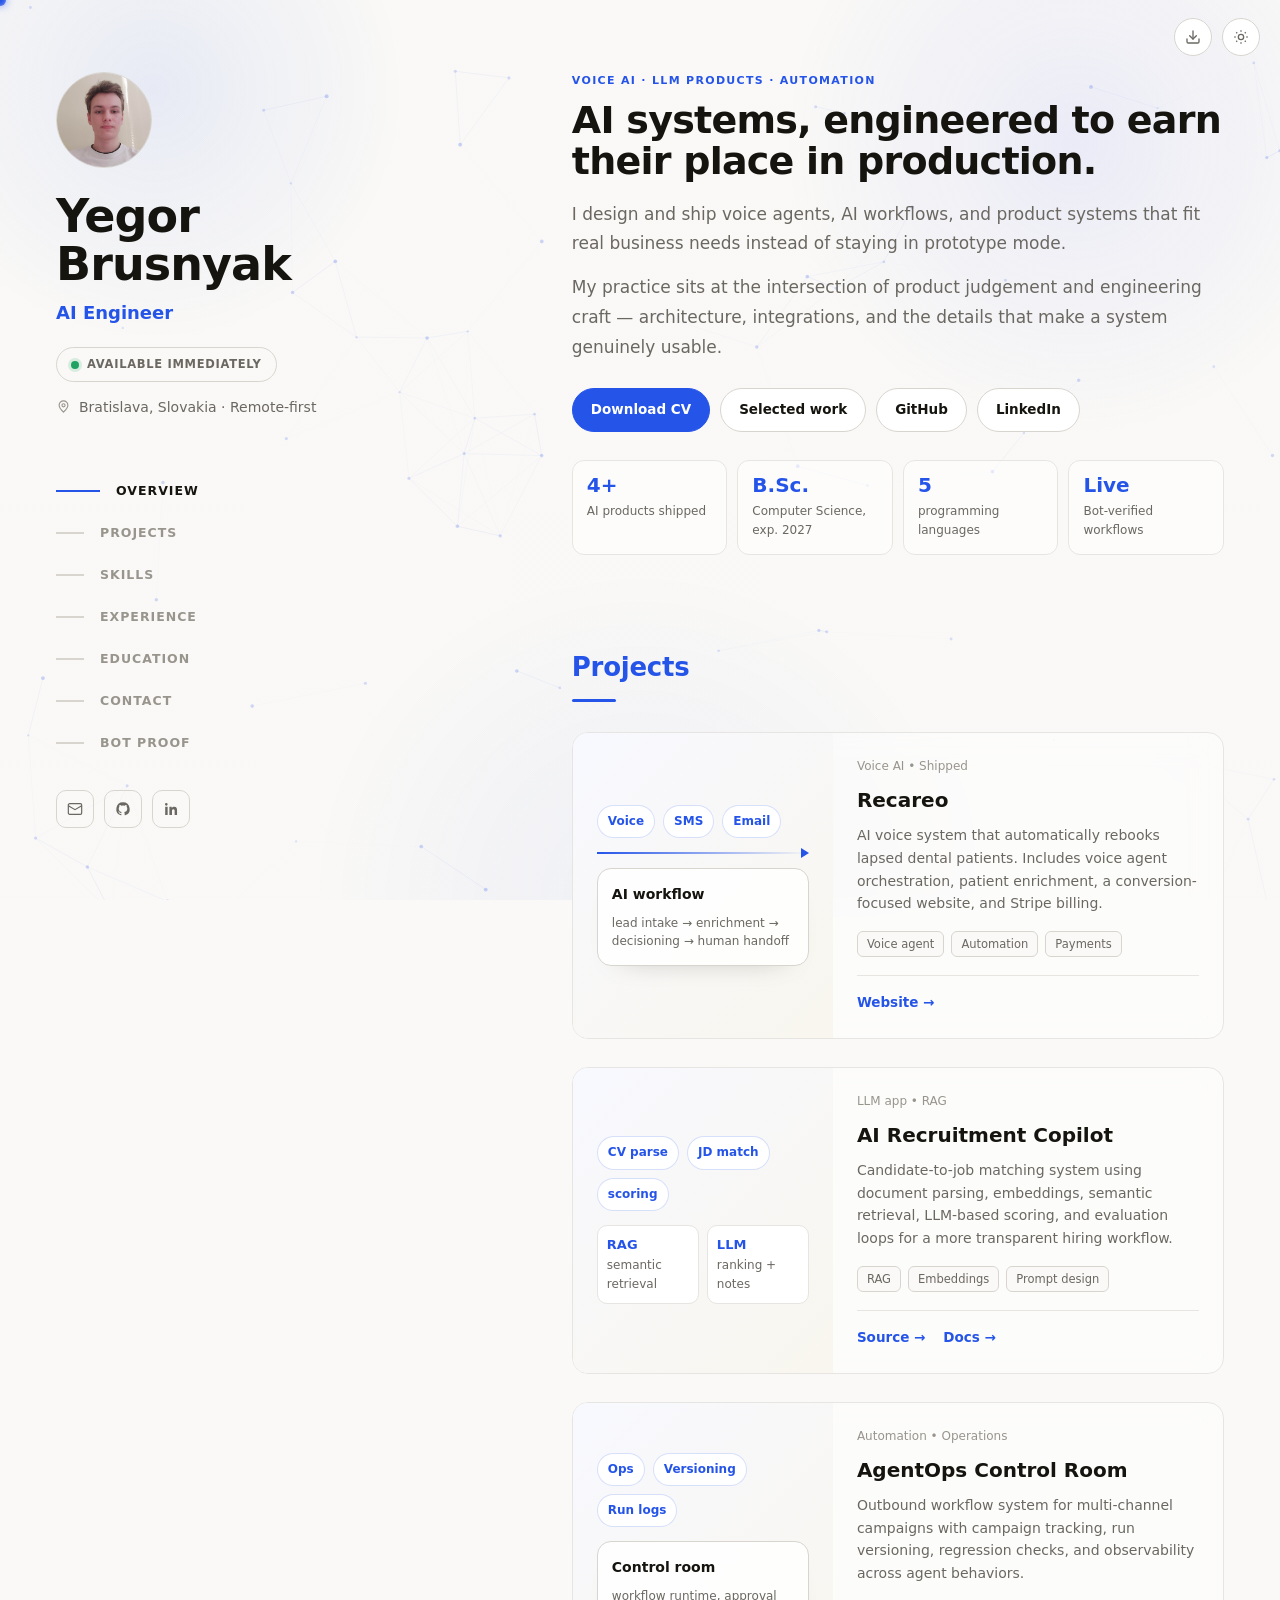
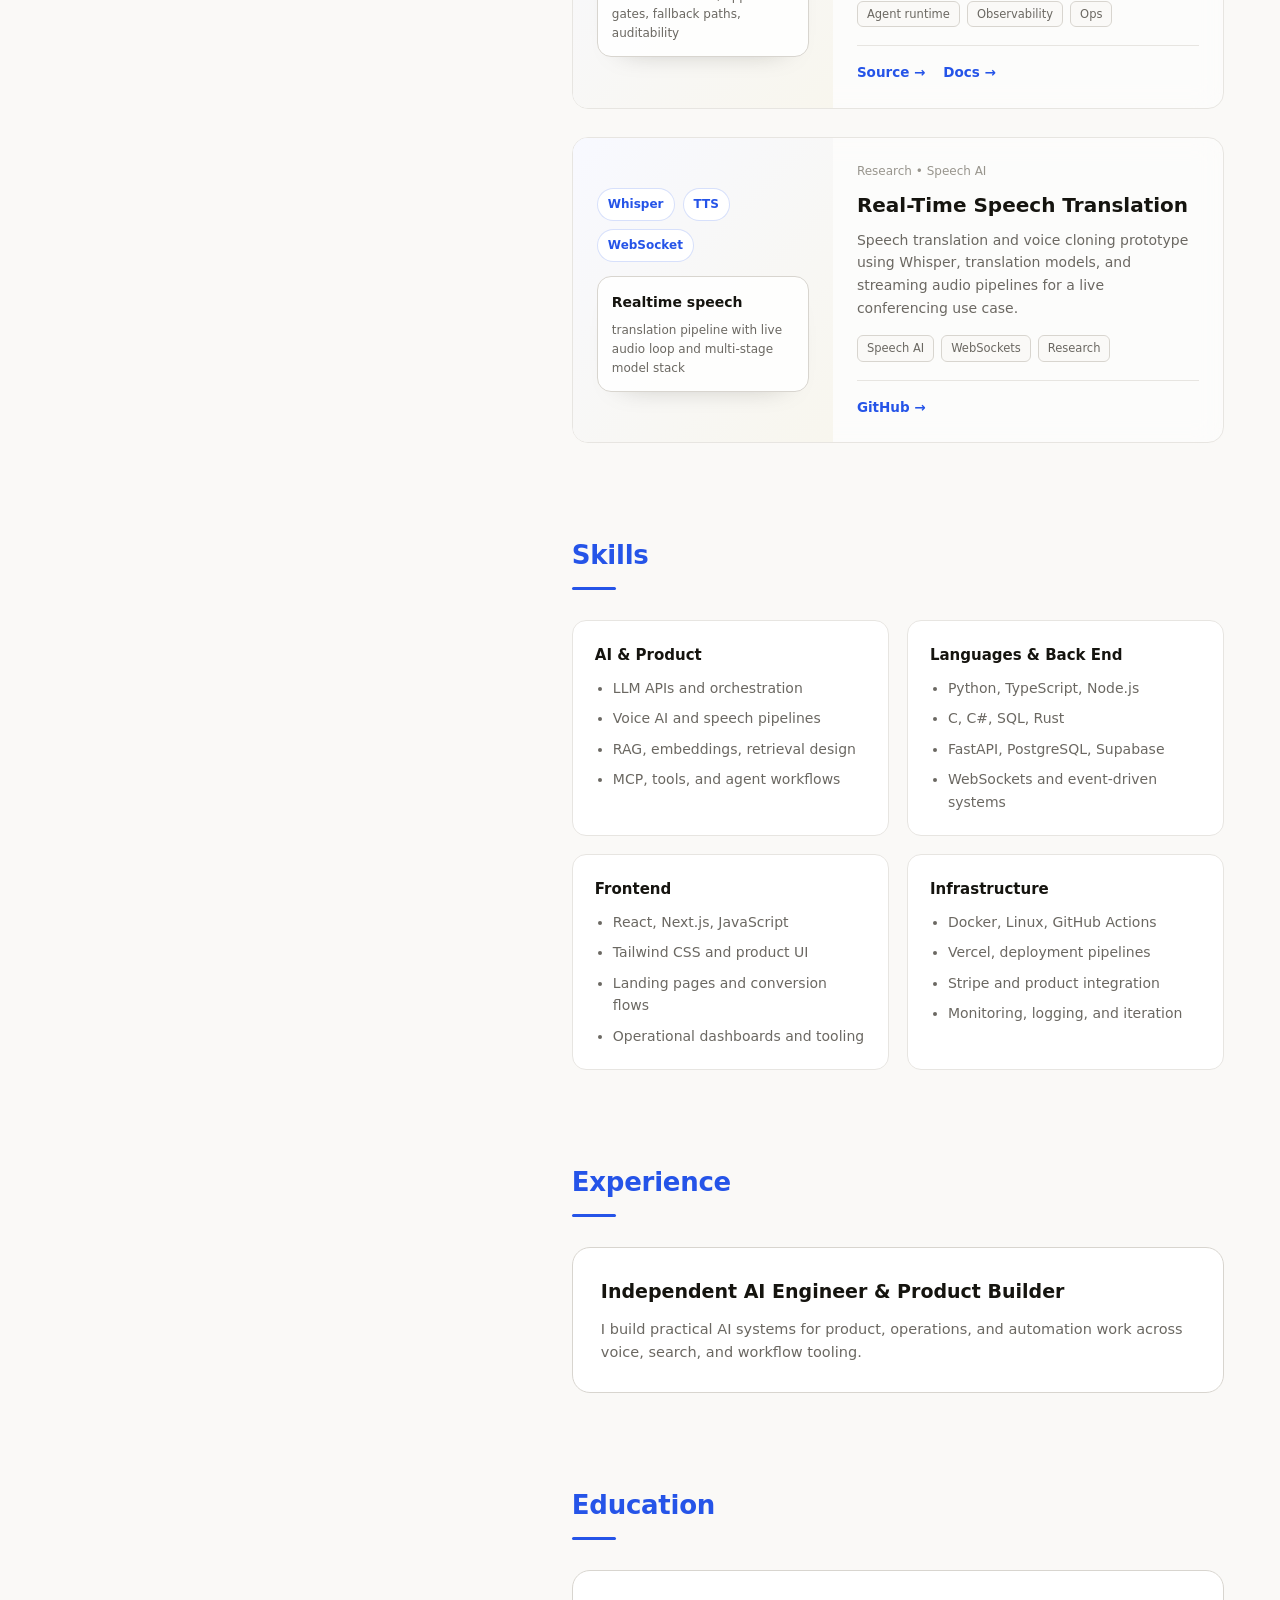
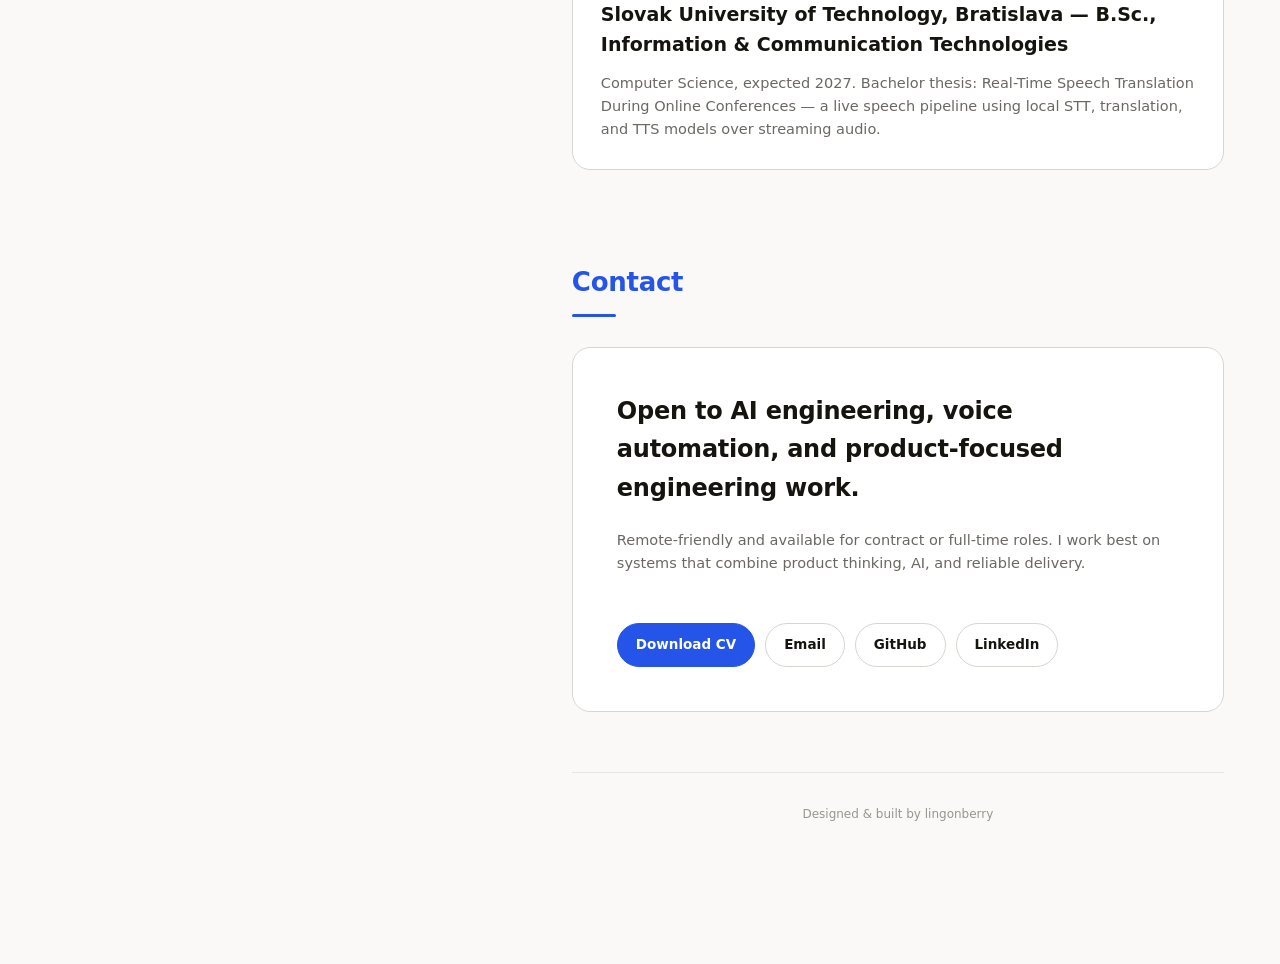
==== index.html @ 8d937906 "cv: rebuild print CV at true A4 scale, add photo & languages, footer credit - cv-print.html: proper " ====
<!DOCTYPE html>
<html lang="en">
<head>
<meta charset="UTF-8">
<meta name="viewport" content="width=device-width, initial-scale=1.0">
<meta name="description" content="Yegor Brusnyak — AI engineer building voice agents, automation, and LLM-powered products end to end.">
<meta property="og:title" content="Yegor Brusnyak — AI Engineer">
<meta property="og:description" content="Voice agents, AI workflows, product engineering, and automation systems built for real use cases.">
<meta property="og:image" content="assets/yegor-portrait.jpg">
<meta name="theme-color" content="#faf9f7">
<title>Yegor Brusnyak — AI Engineer</title>
<style>
  :root{
    --bg:#faf9f7;
    --panel:#ffffff;
    --border:#e7e5e1;
    --border-strong:#d8d5cf;
    --text:#15140f;
    --muted:#6b6862;
    --soft:#98958d;
    --accent:#2554e8;
    --accent-soft:rgba(37,84,232,0.08);
    --accent-line:rgba(37,84,232,0.18);
    --green:#1fa262;
    --sans:Inter,ui-sans-serif,system-ui,-apple-system,BlinkMacSystemFont,"Segoe UI",Arial,sans-serif;
  }
  html[data-theme="light"]{
    --bg:#faf9f7; --panel:#ffffff; --border:#e7e5e1; --border-strong:#d8d5cf; --text:#15140f; --muted:#6b6862; --soft:#98958d; --accent:#2554e8; --accent-soft:rgba(37,84,232,0.08); --accent-line:rgba(37,84,232,0.18);
  }
  html[data-theme="dark"]{
    --bg:#121411; --panel:#1a1d1a; --border:#2a2e2c; --border-strong:#3a403b; --text:#edf4ee; --muted:#b4baa9; --soft:#8f968d; --accent:#93a9ff; --accent-soft:rgba(147,169,255,0.14); --accent-line:rgba(147,169,255,0.26); --green:#4cd796;
  }
  *{box-sizing:border-box}
  html{scroll-behavior:smooth}
  body{margin:0;min-height:100vh;background:var(--bg);color:var(--text);font-family:var(--sans);line-height:1.6;-webkit-font-smoothing:antialiased;transition:background .2s,color .2s;position:relative}
  body::before{content:"";position:fixed;inset:0;pointer-events:none;background:
    radial-gradient(circle at 12% 10%, rgba(37,84,232,0.09), transparent 18%),
    radial-gradient(circle at 84% 16%, rgba(120,134,255,0.12), transparent 22%),
    radial-gradient(circle at 50% 100%, rgba(37,84,232,0.06), transparent 30%);
    z-index:-2}
  body::after{content:"";position:fixed;inset:0;pointer-events:none;background-image:linear-gradient(rgba(255,255,255,0.12), rgba(255,255,255,0.12));opacity:.6;z-index:-2}
  a,button{cursor:pointer}
  a{color:inherit;text-decoration:none}
  p,h1,h2,h3{margin:0}
  .page{max-width:1440px;margin:0 auto;padding:0 56px;position:relative;z-index:10}
  .layout{display:flex;gap:72px}
  aside.sidebar{width:38%;min-width:320px;flex-shrink:0;position:sticky;top:0;align-self:flex-start;height:100vh;padding:72px 0;display:flex;flex-direction:column;justify-content:space-between}
  .portrait{width:96px;height:96px;border-radius:50%;overflow:hidden;border:1px solid var(--border-strong);background:var(--panel)}
  .portrait img{width:100%;height:100%;object-fit:cover;display:block}
  h1.name{font-size:46px;font-weight:800;letter-spacing:-0.02em;line-height:1.05;margin-top:24px}
  p.role{font-size:18px;font-weight:600;color:var(--accent);margin-top:10px}
  .status-pill{display:inline-flex;align-items:center;gap:8px;margin-top:20px;padding:7px 14px;border-radius:999px;border:1px solid var(--border-strong);font-size:11.5px;font-weight:700;letter-spacing:0.06em;text-transform:uppercase;color:var(--muted)}
  .status-dot{width:8px;height:8px;border-radius:50%;background:var(--green);box-shadow:0 0 0 3px rgba(31,162,98,0.15)}
  .loc-row{display:flex;align-items:center;gap:8px;margin-top:14px;font-size:14px;color:var(--muted)}
  .loc-row svg{width:15px;height:15px;color:var(--soft)}
  nav.side-nav{display:flex;flex-direction:column;margin-top:52px}
  nav.side-nav a{display:flex;align-items:center;gap:16px;padding:11px 0;font-size:12.5px;font-weight:700;letter-spacing:0.08em;text-transform:uppercase;color:var(--soft)}
  nav.side-nav a .tick{width:28px;height:2px;background:var(--border-strong);flex-shrink:0;transition:.2s}
  nav.side-nav a.active,nav.side-nav a:hover{color:var(--text)}
  nav.side-nav a.active .tick,nav.side-nav a:hover .tick{width:44px;background:var(--accent)}
  .icon-row{display:flex;gap:10px}
  .icon-btn{width:38px;height:38px;border-radius:10px;display:flex;align-items:center;justify-content:center;border:1px solid var(--border-strong);color:var(--muted);transition:.15s}
  .icon-btn svg{width:16px;height:16px}
  .icon-btn:hover{border-color:var(--accent);color:var(--accent);background:var(--accent-soft)}
  main.content{width:62%;padding:72px 0 140px}
  section{padding-bottom:92px}
  section:last-of-type{padding-bottom:60px}
  .section-head{margin-bottom:30px}
  .eyebrow{font-size:11px;font-weight:800;letter-spacing:0.12em;text-transform:uppercase;color:var(--accent);margin-bottom:10px}
  h2.section-title{font-size:26px;font-weight:800;letter-spacing:-0.01em;color:var(--accent)}
  .section-underline{width:44px;height:3px;background:var(--accent);border-radius:2px;margin-top:10px}
  .hero h2{font-size:38px;line-height:1.08;letter-spacing:-0.02em;margin-bottom:18px}
  .hero p.lede{font-size:17px;line-height:1.75;color:var(--muted);max-width:66ch}
  .hero p.lede + p.lede{margin-top:14px}
  .hero-actions{display:flex;gap:10px;margin-top:26px;flex-wrap:wrap}
  .hero-actions .pill{display:inline-flex;align-items:center;justify-content:center;min-height:42px}
  .pill{display:inline-flex;align-items:center;gap:7px;padding:10px 18px;border-radius:999px;font-size:13.5px;font-weight:600;border:1px solid var(--border-strong);color:var(--text);background:var(--panel);transition:.15s}
  .pill.primary{background:var(--accent);border-color:var(--accent);color:#fff}
  .pill.primary:hover{opacity:.9}
  .pill:not(.primary):hover{border-color:var(--accent);color:var(--accent)}
  .proof-strip{display:grid;grid-template-columns:repeat(4,1fr);gap:10px;margin-top:28px}
  .proof-stat{border:1px solid var(--border);background:rgba(255,255,255,.52);border-radius:12px;padding:14px}
  .proof-stat strong{display:block;font-size:20px;line-height:1;color:var(--accent)}
  .proof-stat span{display:block;margin-top:7px;font-size:12px;color:var(--muted)}
  .project-grid{display:grid;grid-template-columns:1fr;gap:28px}
  .project-card{display:grid;grid-template-columns:minmax(220px,40%) 1fr;border:1px solid var(--border);border-radius:16px;overflow:hidden;background:rgba(255,255,255,.46);backdrop-filter:blur(14px);-webkit-backdrop-filter:blur(14px);transition:.2s}
  .project-card:hover{border-color:var(--accent-line);box-shadow:0 14px 40px -24px rgba(20,20,15,.25);transform:translateY(-1px)}
  .project-media{min-height:230px;background:linear-gradient(135deg,#f1f3fb,#f8f6ee);position:relative}
  .project-media img{width:100%;height:100%;object-fit:cover;display:block;position:absolute;inset:0}
  .visual-card{position:absolute;inset:0;display:flex;align-items:center;justify-content:center;padding:24px;background:linear-gradient(135deg,#f8f9ff,#f8f6ee)}
  .runtime-visual,.discord-visual{width:100%;height:100%;display:flex;flex-direction:column;gap:14px;justify-content:center}
  .channel-row,.command-row{display:flex;flex-wrap:wrap;gap:8px}
  .channel-chip,.command-chip{border:1px solid var(--accent-line);background:#fff;color:var(--accent);font-size:12px;font-weight:750;border-radius:999px;padding:6px 10px}
  .flow-arrow{height:2px;background:linear-gradient(90deg,var(--accent),rgba(37,84,232,0));position:relative}
  .flow-arrow:after{content:"";position:absolute;right:0;top:-4px;border-left:8px solid var(--accent);border-top:5px solid transparent;border-bottom:5px solid transparent}
  .graph-box,.discord-box{border:1px solid var(--border-strong);border-radius:14px;background:rgba(255,255,255,.86);padding:14px;box-shadow:0 14px 30px -26px rgba(20,20,15,.4)}
  .graph-box strong,.discord-box strong{display:block;color:var(--text);font-size:14px;margin-bottom:8px}
  .graph-box span,.discord-box span{display:block;color:var(--muted);font-size:12px;line-height:1.55}
  .status-stack{display:grid;grid-template-columns:1fr 1fr;gap:8px}
  .status-mini{border:1px solid var(--border);border-radius:10px;padding:9px;background:#fff;font-size:12px;color:var(--muted)}
  .status-mini b{display:block;color:var(--accent);font-size:13px}
  .project-body{padding:24px}
  .project-meta{display:flex;align-items:center;gap:8px;font-size:12px;color:var(--soft);margin-bottom:8px}
  .project-body h3{font-size:20px;font-weight:750}
  .project-body p.desc{color:var(--muted);font-size:14px;margin-top:8px;line-height:1.62}
  .tags{display:flex;flex-wrap:wrap;gap:7px;margin-top:16px}
  .tags span{font-size:11.5px;color:var(--muted);border:1px solid var(--border-strong);padding:3px 9px;border-radius:6px;background:var(--bg)}
  .project-links{display:flex;gap:18px;flex-wrap:wrap;margin-top:18px;padding-top:16px;border-top:1px solid var(--border)}
  .project-links a{display:inline-flex;align-items:center;gap:7px;font-size:13.5px;font-weight:650;color:var(--accent)}
  .project-links a:hover{opacity:.72}
  .matrix{display:grid;grid-template-columns:1fr 1fr;gap:18px}
  .matrix-card{border:1px solid var(--border);background:var(--panel);border-radius:14px;padding:22px}
  .matrix-card h3{font-size:15px;font-weight:760;margin-bottom:10px}
  .matrix-card p,.matrix-card li{font-size:14px;color:var(--muted)}
  .matrix-card ul{margin:0;padding-left:18px;display:flex;flex-direction:column;gap:8px}
  .boundary{border:1px solid var(--border-strong);border-radius:18px;background:var(--panel);padding:28px}
  .boundary h3{font-size:19px;margin-bottom:12px}
  .boundary p{color:var(--muted);font-size:14.5px;max-width:70ch}
  .contact-card{border:1px solid var(--border-strong);border-radius:18px;background:var(--panel);padding:44px;display:flex;flex-direction:column;gap:22px;align-items:flex-start}
  .contact-card h2{font-size:24px;font-weight:800;max-width:34ch;letter-spacing:-0.01em}
  .contact-card p{color:var(--muted);font-size:14.5px}
  .header-controls{position:fixed;top:18px;right:20px;z-index:50;display:flex;gap:10px;align-items:center}
  .pdf-download,.theme-toggle{display:flex;align-items:center;justify-content:center;width:38px;height:38px;border-radius:50%;border:1px solid var(--border-strong);background:var(--panel);color:var(--muted);cursor:pointer;transition:border-color .15s,color .15s}
  .pdf-download:hover,.theme-toggle:hover{border-color:var(--accent);color:var(--accent)}
  .pdf-download svg,.theme-toggle svg{width:16px;height:16px}
  .theme-toggle{padding:0}
  .theme-toggle .icon-dark{display:none}
  html[data-theme="dark"] .theme-toggle .icon-light{display:none}
  html[data-theme="dark"] .theme-toggle .icon-dark{display:block}
  footer.foot{color:var(--soft);font-size:12px;padding-top:32px;border-top:1px solid var(--border);text-align:center}
  @media print{
    *{background:transparent!important;box-shadow:none!important;text-shadow:none!important}
    body{background:#fff!important;color:#000!important;padding:0!important;font-size:10.5px!important;line-height:1.4!important;zoom:0.88!important}
    .page{max-width:100%!important;padding:0!important;margin:0!important}
    .layout{display:flex!important;gap:12px!important;align-items:stretch}
    .header-controls,.theme-toggle,.icon-row,.project-media img,.status-pill,.pdf-download,#bg-canvas,#cursor-dot,.mobile-intro,aside.sidebar .portrait,aside.sidebar .side-nav{display:none!important}
    aside.sidebar{position:static!important;width:24%!important;min-width:0!important;height:auto!important;padding:0 12px 0 0!important;display:block!important;border-right:1.5px solid #000!important}
    aside.sidebar h1.name{font-size:17px!important;margin-top:0!important;line-height:1.2!important}
    aside.sidebar p.role{font-size:10.5px!important;margin-top:4px!important;color:#555!important}
    aside.sidebar .loc-row{font-size:8.5px!important;margin-top:4px!important}
    main.content{width:76%!important;padding:0!important}
    section{padding-bottom:6px!important}
    section:last-of-type{padding-bottom:0!important}
    .section-head{margin-bottom:5px!important}
    h2.section-title{font-size:11.5px!important;color:#000!important}
    .eyebrow{font-size:8px!important;color:#555!important}
    .hero h2{font-size:11.5px!important;margin-bottom:2px!important}
    .hero p.lede{font-size:9px!important;color:#333!important}
    .hero-actions{display:none!important}
    .hero p.lede + p.lede{display:none!important}
    .proof-strip{grid-template-columns:repeat(4,1fr)!important;gap:4px!important;margin-top:5px!important}
    .proof-stat{border:1px solid #ccc!important;padding:4px 5px!important;border-radius:0!important}
    .proof-stat strong{font-size:11.5px!important}
    .proof-stat span{font-size:7.5px!important}
    .project-grid{display:block!important;gap:0!important}
    .project-card{display:block!important;grid-template-columns:none!important;border:none!important;border-radius:0!important;background:none!important;backdrop-filter:none!important;padding:2px 0!important;border-bottom:1px solid #ccc!important;margin-bottom:0!important;break-inside:avoid;page-break-inside:avoid}
    .project-card:last-of-type{border-bottom:none!important}
    .matrix-card,.boundary,.contact-card{break-inside:avoid!important;page-break-inside:avoid!important}
    .project-card:hover{transform:none!important;box-shadow:none!important}
    .project-media,.visual-card,.section-underline{display:none!important}
    .project-body{padding:0!important}
    .project-meta{font-size:7.5px!important;color:#666!important;margin-bottom:1px!important}
    .project-body h3{font-size:10.5px!important}
    .project-body p.desc{font-size:9px!important;color:#333!important;margin-top:2px!important}
    .tags{display:none!important}
    .project-links{border-top:none!important;margin-top:2px!important;padding-top:0!important}
    .project-links a{font-size:8.5px!important;color:#333!important}
    .matrix{grid-template-columns:1fr 1fr!important;gap:5px!important}
    .matrix-card{border:1px solid #ccc!important;padding:4px 6px!important;border-radius:0!important}
    .matrix-card h3{font-size:9.5px!important}
    .matrix-card p,.matrix-card li{font-size:8.5px!important;color:#333!important}
    .matrix-card ul{gap:2px!important}
    .boundary{border:1px solid #ccc!important;padding:7px 9px!important;border-radius:0!important}
    .boundary h3{font-size:10.5px!important}
    .boundary p{font-size:9px!important;color:#333!important}
    .contact-card{border:1px solid #000!important;padding:6px 8px!important;border-radius:0!important}
    .contact-card h2{font-size:11.5px!important}
    .contact-card p{font-size:9px!important;color:#333!important}
    .contact-card .hero-actions{display:block!important}
    .contact-card .hero-actions a.pill{display:inline!important;border:none!important;padding:0!important;font-size:9px!important;color:#333!important;background:none!important}
    footer.foot{display:none!important}
    a{color:#000!important;text-decoration:none!important}
    @page{size:A4;margin:12mm 11mm}
  }
  @media (max-width:960px){
    .page{padding:0 20px}
    .layout{flex-direction:column;gap:0}
    aside.sidebar{width:100%;min-width:0;position:relative;height:auto;padding:44px 0 32px;border-bottom:1px solid var(--border)}
    main.content{width:100%;padding:42px 0 90px}
    .proof-strip,.matrix{grid-template-columns:1fr 1fr}
    .project-card{grid-template-columns:1fr}
    .project-media{min-height:210px}
  }
  @media (max-width:760px){
    .header-controls{top:12px;right:12px}
    .page{padding:0 16px}
    .layout{display:block}
    aside.sidebar{display:none}
    main.content{padding:18px 0 64px}
    .mobile-intro{display:flex;align-items:center;gap:14px;padding:16px 14px;border:1px solid var(--border-strong);border-radius:18px;background:linear-gradient(180deg,var(--panel),rgba(255,255,255,0.8));box-shadow:0 14px 28px -24px rgba(17,20,16,0.38);margin-bottom:32px}
    .mobile-intro .portrait{width:56px;height:56px;flex-shrink:0}
    .mobile-intro .meta{flex:1;min-width:0}
    .mobile-intro .meta h1{font-size:1.8rem;letter-spacing:-0.04em;line-height:1.04}
    .mobile-intro .meta .role{font-size:14px;margin-top:4px}
    .mobile-intro .meta .loc-row{margin-top:6px;font-size:12px}
    .mobile-intro .icon-row{margin-left:auto;justify-content:flex-end;flex-wrap:wrap}
    .mobile-intro .icon-btn{width:34px;height:34px;border-radius:10px}
    .hero{padding-top:12px;border-top:1px solid var(--border)}
    section{padding-bottom:42px}
    .hero h2{font-size:clamp(2.2rem,9vw,3rem);line-height:1.06;letter-spacing:-0.05em}
    .hero p.lede{font-size:15px;line-height:1.7;max-width:100%}
    .hero-actions{gap:8px}
    .hero-actions .pill{flex:1 1 auto;min-width:0}
    .proof-strip,.matrix{grid-template-columns:1fr}
    .proof-stat{padding:12px 10px}
    .contact-card{padding:24px 18px}
  }
  @media (min-width:761px){
    .mobile-intro{display:none}
  }
</style>
<link rel="stylesheet" href="assets/cv-framework.css">
<script>
  (function(){
    var saved = localStorage.getItem('cv-theme');
    var theme = saved || (window.matchMedia('(prefers-color-scheme: dark)').matches ? 'dark' : 'light');
    document.documentElement.setAttribute('data-theme', theme);
    var meta = document.querySelector('meta[name="theme-color"]');
    if (meta) meta.content = theme === 'dark' ? '#121411' : '#faf9f7';
  })();
</script>
</head>
<body>
<canvas id="bg-canvas"></canvas>
<div id="cursor-dot"></div>
<div class="header-controls">
  <a href="assets/yegor-brusnyak-cv.pdf" class="pdf-download" aria-label="Download CV as PDF" target="_blank" rel="noopener">
    <svg viewBox="0 0 24 24" fill="none" stroke="currentColor" stroke-width="2" stroke-linecap="round" stroke-linejoin="round"><path d="M21 15v4a2 2 0 0 1-2 2H5a2 2 0 0 1-2-2v-4"/><polyline points="7 10 12 15 17 10"/><line x1="12" y1="15" x2="12" y2="3"/></svg>
  </a>
  <button class="theme-toggle" id="theme-toggle" aria-label="Toggle theme">
    <svg class="icon-light" viewBox="0 0 24 24" fill="none" stroke="currentColor" stroke-width="2"><circle cx="12" cy="12" r="4"/><path d="M12 2v2m0 16v2M4.9 4.9l1.4 1.4m11.4 11.4 1.4 1.4M2 12h2m16 0h2M4.9 19.1l1.4-1.4M17.7 6.3l1.4-1.4"/></svg>
    <svg class="icon-dark" viewBox="0 0 24 24" fill="none" stroke="currentColor" stroke-width="2"><path d="M21 12.8A9 9 0 1 1 11.2 3a7 7 0 0 0 9.8 9.8Z"/></svg>
  </button>
</div>
<div class="page">
  <div class="layout">
    <aside class="sidebar">
      <div>
        <div class="portrait"><img src="assets/yegor-portrait.jpg" alt="Portrait of Yegor Brusnyak"></div>
        <h1 class="name">Yegor<br>Brusnyak</h1>
        <p class="role">AI Engineer</p>
        <div class="status-pill"><span class="status-dot"></span>Available immediately</div>
        <div class="loc-row">
          <svg viewBox="0 0 24 24" fill="none" stroke="currentColor" stroke-width="1.8"><path d="M12 21s7-6.5 7-11a7 7 0 1 0-14 0c0 4.5 7 11 7 11Z"/><circle cx="12" cy="10" r="2.5"/></svg>
          Bratislava, Slovakia · Remote-first
        </div>
        <nav class="side-nav" aria-label="Section navigation">
          <a href="#top" class="active"><span class="tick"></span>Overview</a>
          <a href="#projects"><span class="tick"></span>Projects</a>
          <a href="#skills"><span class="tick"></span>Skills</a>
          <a href="#experience"><span class="tick"></span>Experience</a>
          <a href="#education"><span class="tick"></span>Education</a>
          <a href="#contact"><span class="tick"></span>Contact</a>
          <a href="bot/"><span class="tick"></span>Bot Proof</a>
        </nav>
      </div>
      <div class="icon-row" aria-label="Profile links">
        <a class="icon-btn" href="mailto:brusnyakyegor@gmail.com" aria-label="Email" title="Email">
          <svg viewBox="0 0 24 24" fill="none" stroke="currentColor" stroke-width="1.8"><rect x="2" y="4" width="20" height="16" rx="2"/><path d="m2 7 10 6 10-6"/></svg>
        </a>
        <a class="icon-btn" href="https://github.com/brusnyak" target="_blank" rel="noopener" aria-label="GitHub" title="GitHub">
          <svg viewBox="0 0 24 24" fill="currentColor"><path d="M12 2a10 10 0 0 0-3.16 19.49c.5.09.68-.22.68-.48v-1.7c-2.78.6-3.37-1.34-3.37-1.34-.46-1.16-1.11-1.47-1.11-1.47-.9-.62.07-.6.07-.6 1 .07 1.53 1.03 1.53 1.03.9 1.52 2.34 1.08 2.91.83.09-.65.35-1.09.63-1.34-2.22-.25-4.56-1.11-4.56-4.94 0-1.09.39-1.98 1.03-2.68-.1-.25-.45-1.27.1-2.65 0 0 .84-.27 2.75 1.02a9.4 9.4 0 0 1 5 0c1.91-1.3 2.75-1.02 2.75-1.02.55 1.38.2 2.4.1 2.65.64.7 1.03 1.59 1.03 2.68 0 3.84-2.34 4.68-4.57 4.93.36.31.68.92.68 1.85v2.74c0 .27.18.58.69.48A10 10 0 0 0 12 2Z"/></svg>
        </a>
        <a class="icon-btn" href="https://linkedin.com/in/yegor-brusnyak" target="_blank" rel="noopener" aria-label="LinkedIn" title="LinkedIn">
          <svg viewBox="0 0 24 24" fill="currentColor"><path d="M6.94 5a2 2 0 1 1-4-.02 2 2 0 0 1 4 .02ZM3.3 8.75h3.66V21H3.3V8.75Zm6.28 0h3.51v1.68h.05c.49-.92 1.7-1.9 3.5-1.9 3.75 0 4.44 2.47 4.44 5.68V21h-3.66v-5.5c0-1.31-.02-3-1.83-3-1.83 0-2.11 1.43-2.11 2.9V21H9.58V8.75Z"/></svg>
        </a>
      </div>
    </aside>

    <main class="content">
      <div class="mobile-intro" aria-label="Short introduction">
        <div class="portrait"><img src="assets/yegor-portrait.jpg" alt="Portrait of Yegor Brusnyak"></div>
        <div class="meta">
          <h1>Yegor Brusnyak</h1>
          <p class="role">AI Engineer</p>
          <div class="loc-row">
            <svg viewBox="0 0 24 24" fill="none" stroke="currentColor" stroke-width="1.8"><path d="M12 21s7-6.5 7-11a7 7 0 1 0-14 0c0 4.5 7 11 7 11Z"/><circle cx="12" cy="10" r="2.5"/></svg>
            Bratislava, Slovakia
          </div>
        </div>
        <div class="icon-row" aria-label="Profile links">
          <a class="icon-btn" href="mailto:brusnyakyegor@gmail.com" aria-label="Email" title="Email">
            <svg viewBox="0 0 24 24" fill="none" stroke="currentColor" stroke-width="1.8"><rect x="2" y="4" width="20" height="16" rx="2"/><path d="m2 7 10 6 10-6"/></svg>
          </a>
          <a class="icon-btn" href="https://github.com/brusnyak" target="_blank" rel="noopener" aria-label="GitHub" title="GitHub">
            <svg viewBox="0 0 24 24" fill="currentColor"><path d="M12 2a10 10 0 0 0-3.16 19.49c.5.09.68-.22.68-.48v-1.7c-2.78.6-3.37-1.34-3.37-1.34-.46-1.16-1.11-1.47-1.11-1.47-.9-.62.07-.6.07-.6 1 .07 1.53 1.03 1.53 1.03.9 1.52 2.34 1.08 2.91.83.09-.65.35-1.09.63-1.34-2.22-.25-4.56-1.11-4.56-4.94 0-1.09.39-1.98 1.03-2.68-.1-.25-.45-1.27.1-2.65 0 0 .84-.27 2.75 1.02a9.4 9.4 0 0 1 5 0c1.91-1.3 2.75-1.02 2.75-1.02.55 1.38.2 2.4.1 2.65.64.7 1.03 1.59 1.03 2.68 0 3.84-2.34 4.68-4.57 4.93.36.31.68.92.68 1.85v2.74c0 .27.18.58.69.48A10 10 0 0 0 12 2Z"/></svg>
          </a>
          <a class="icon-btn" href="https://linkedin.com/in/yegor-brusnyak" target="_blank" rel="noopener" aria-label="LinkedIn" title="LinkedIn">
            <svg viewBox="0 0 24 24" fill="currentColor"><path d="M6.94 5a2 2 0 1 1-4-.02 2 2 0 0 1 4 .02ZM3.3 8.75h3.66V21H3.3V8.75Zm6.28 0h3.51v1.68h.05c.49-.92 1.7-1.9 3.5-1.9 3.75 0 4.44 2.47 4.44 5.68V21h-3.66v-5.5c0-1.31-.02-3-1.83-3-1.83 0-2.11 1.43-2.11 2.9V21H9.58V8.75Z"/></svg>
          </a>
        </div>
      </div>
      <section class="hero" id="top">
        <div class="eyebrow">Voice AI · LLM products · Automation</div>
        <h2>AI systems, engineered to earn their place in production.</h2>
        <p class="lede">I design and ship voice agents, AI workflows, and product systems that fit real business needs instead of staying in prototype mode.</p>
        <p class="lede">My practice sits at the intersection of product judgement and engineering craft — architecture, integrations, and the details that make a system genuinely usable.</p>
        <div class="hero-actions">
          <a class="pill primary" href="assets/yegor-brusnyak-cv.pdf" target="_blank" rel="noopener">Download CV</a>
          <a class="pill" href="#projects">Selected work</a>
          <a class="pill" href="https://github.com/brusnyak" target="_blank" rel="noopener">GitHub</a>
          <a class="pill" href="https://linkedin.com/in/yegor-brusnyak" target="_blank" rel="noopener">LinkedIn</a>
        </div>
        <div class="proof-strip" aria-label="Proof summary">
          <div class="proof-stat"><strong>4+</strong><span>AI products shipped</span></div>
          <div class="proof-stat"><strong>B.Sc.</strong><span>Computer Science, exp. 2027</span></div>
          <div class="proof-stat"><strong>5</strong><span>programming languages</span></div>
          <div class="proof-stat"><strong>Live</strong><span>Bot-verified workflows</span></div>
        </div>
      </section>

      <section id="projects">
        <div class="section-head">
          <h2 class="section-title">Projects</h2>
          <div class="section-underline"></div>
        </div>
        <div class="project-grid">
          <article class="project-card">
            <div class="project-media">
              <div class="visual-card">
                <div class="runtime-visual">
                  <div class="channel-row">
                    <span class="channel-chip">Voice</span>
                    <span class="channel-chip">SMS</span>
                    <span class="channel-chip">Email</span>
                  </div>
                  <div class="flow-arrow"></div>
                  <div class="graph-box">
                    <strong>AI workflow</strong>
                    <span>lead intake → enrichment → decisioning → human handoff</span>
                  </div>
                </div>
              </div>
            </div>
            <div class="project-body">
              <div class="project-meta">Voice AI • Shipped</div>
              <h3>Recareo</h3>
              <p class="desc">AI voice system that automatically rebooks lapsed dental patients. Includes voice agent orchestration, patient enrichment, a conversion-focused website, and Stripe billing.</p>
              <div class="tags">
                <span>Voice agent</span><span>Automation</span><span>Payments</span>
              </div>
              <div class="project-links">
                <a href="https://www.recareo.uk" target="_blank" rel="noopener">Website →</a>
              </div>
            </div>
          </article>

          <article class="project-card">
            <div class="project-media">
              <div class="visual-card">
                <div class="discord-visual">
                  <div class="command-row">
                    <span class="command-chip">CV parse</span>
                    <span class="command-chip">JD match</span>
                    <span class="command-chip">scoring</span>
                  </div>
                  <div class="status-stack">
                    <div class="status-mini"><b>RAG</b> semantic retrieval</div>
                    <div class="status-mini"><b>LLM</b> ranking + notes</div>
                  </div>
                </div>
              </div>
            </div>
            <div class="project-body">
              <div class="project-meta">LLM app • RAG</div>
              <h3>AI Recruitment Copilot</h3>
              <p class="desc">Candidate-to-job matching system using document parsing, embeddings, semantic retrieval, LLM-based scoring, and evaluation loops for a more transparent hiring workflow.</p>
              <div class="tags">
                <span>RAG</span><span>Embeddings</span><span>Prompt design</span>
              </div>
              <div class="project-links">
                <a href="https://github.com/brusnyak/ai-recruitment-copilot" target="_blank" rel="noopener">Source →</a>
                <a href="https://github.com/brusnyak/ai-recruitment-copilot/tree/main/docs" target="_blank" rel="noopener">Docs →</a>
              </div>
            </div>
          </article>

          <article class="project-card">
            <div class="project-media">
              <div class="visual-card">
                <div class="runtime-visual">
                  <div class="command-row">
                    <span class="command-chip">Ops</span>
                    <span class="command-chip">Versioning</span>
                    <span class="command-chip">Run logs</span>
                  </div>
                  <div class="graph-box">
                    <strong>Control room</strong>
                    <span>workflow runtime, approval gates, fallback paths, auditability</span>
                  </div>
                </div>
              </div>
            </div>
            <div class="project-body">
              <div class="project-meta">Automation • Operations</div>
              <h3>AgentOps Control Room</h3>
              <p class="desc">Outbound workflow system for multi-channel campaigns with campaign tracking, run versioning, regression checks, and observability across agent behaviors.</p>
              <div class="tags">
                <span>Agent runtime</span><span>Observability</span><span>Ops</span>
              </div>
              <div class="project-links">
                <a href="https://github.com/brusnyak/agentops-control-room" target="_blank" rel="noopener">Source →</a>
                <a href="https://github.com/brusnyak/agentops-control-room/tree/main/docs" target="_blank" rel="noopener">Docs →</a>
              </div>
            </div>
          </article>

          <article class="project-card">
            <div class="project-media">
              <div class="visual-card">
                <div class="runtime-visual">
                  <div class="command-row">
                    <span class="command-chip">Whisper</span>
                    <span class="command-chip">TTS</span>
                    <span class="command-chip">WebSocket</span>
                  </div>
                  <div class="graph-box">
                    <strong>Realtime speech</strong>
                    <span>translation pipeline with live audio loop and multi-stage model stack</span>
                  </div>
                </div>
              </div>
            </div>
            <div class="project-body">
              <div class="project-meta">Research • Speech AI</div>
              <h3>Real-Time Speech Translation</h3>
              <p class="desc">Speech translation and voice cloning prototype using Whisper, translation models, and streaming audio pipelines for a live conferencing use case.</p>
              <div class="tags">
                <span>Speech AI</span><span>WebSockets</span><span>Research</span>
              </div>
              <div class="project-links">
                <a href="https://github.com/brusnyak/bp" target="_blank" rel="noopener">GitHub →</a>
              </div>
            </div>
          </article>
        </div>
      </section>

      <section id="skills">
        <div class="section-head">
          <h2 class="section-title">Skills</h2>
          <div class="section-underline"></div>
        </div>
        <div class="matrix">
          <div class="matrix-card">
            <h3>AI & Product</h3>
            <ul>
              <li>LLM APIs and orchestration</li>
              <li>Voice AI and speech pipelines</li>
              <li>RAG, embeddings, retrieval design</li>
              <li>MCP, tools, and agent workflows</li>
            </ul>
          </div>
          <div class="matrix-card">
            <h3>Languages & Back End</h3>
            <ul>
              <li>Python, TypeScript, Node.js</li>
              <li>C, C#, SQL, Rust</li>
              <li>FastAPI, PostgreSQL, Supabase</li>
              <li>WebSockets and event-driven systems</li>
            </ul>
          </div>
          <div class="matrix-card">
            <h3>Frontend</h3>
            <ul>
              <li>React, Next.js, JavaScript</li>
              <li>Tailwind CSS and product UI</li>
              <li>Landing pages and conversion flows</li>
              <li>Operational dashboards and tooling</li>
            </ul>
          </div>
          <div class="matrix-card">
            <h3>Infrastructure</h3>
            <ul>
              <li>Docker, Linux, GitHub Actions</li>
              <li>Vercel, deployment pipelines</li>
              <li>Stripe and product integration</li>
              <li>Monitoring, logging, and iteration</li>
            </ul>
          </div>
        </div>
      </section>

      <section id="experience">
        <div class="section-head">
          <h2 class="section-title">Experience</h2>
          <div class="section-underline"></div>
        </div>
        <div class="boundary">
          <h3>Independent AI Engineer &amp; Product Builder</h3>
          <p>I build practical AI systems for product, operations, and automation work across voice, search, and workflow tooling.</p>
        </div>
      </section>

      <section id="education">
        <div class="section-head">
          <h2 class="section-title">Education</h2>
          <div class="section-underline"></div>
        </div>
        <div class="boundary">
          <h3>Slovak University of Technology, Bratislava — B.Sc., Information &amp; Communication Technologies</h3>
          <p>Computer Science, expected 2027. Bachelor thesis: Real-Time Speech Translation During Online Conferences — a live speech pipeline using local STT, translation, and TTS models over streaming audio.</p>
        </div>
      </section>

      <section id="contact">
        <div class="section-head">
          <h2 class="section-title">Contact</h2>
          <div class="section-underline"></div>
        </div>
        <div class="contact-card">
          <h2>Open to AI engineering, voice automation, and product-focused engineering work.</h2>
          <p>Remote-friendly and available for contract or full-time roles. I work best on systems that combine product thinking, AI, and reliable delivery.</p>
          <div class="hero-actions">
            <a class="pill primary" href="assets/yegor-brusnyak-cv.pdf" target="_blank" rel="noopener">Download CV</a>
            <a class="pill" href="mailto:brusnyakyegor@gmail.com">Email</a>
            <a class="pill" href="https://github.com/brusnyak" target="_blank" rel="noopener">GitHub</a>
            <a class="pill" href="https://linkedin.com/in/yegor-brusnyak" target="_blank" rel="noopener">LinkedIn</a>
          </div>
        </div>
      </section>

      <footer class="foot">Designed &amp; built by lingonberry</footer>
    </main>
  </div>
</div>
<script src="assets/cv-framework.js"></script>
<script>
(function(){
  var toggle = document.getElementById('theme-toggle');
  if (!toggle) return;
  toggle.addEventListener('click', function(){
    var current = document.documentElement.getAttribute('data-theme');
    var next = current === 'dark' ? 'light' : 'dark';
    document.documentElement.setAttribute('data-theme', next);
    localStorage.setItem('cv-theme', next);
    var meta = document.querySelector('meta[name="theme-color"]');
    if (meta) meta.content = next === 'dark' ? '#121411' : '#faf9f7';
  });
})();
</script>
</body>
</html>
---- assets/cv-framework.css ----
body{cursor:none}
a,button{cursor:none}
.pdf-download,.theme-toggle{cursor:none}
#bg-canvas{position:fixed;inset:0;width:100%;height:100%;z-index:-1;pointer-events:none;top:0;left:0}
#cursor-dot{
  position:fixed;top:0;left:0;width:12px;height:12px;border-radius:50%;
  background:var(--accent);pointer-events:none;z-index:99999;
  transform:translate(-50%,-50%);
  transition:transform .08s ease-out;
  box-shadow:0 0 8px rgba(37,84,232,0.6),inset 0 0 4px rgba(255,255,255,0.4);
  opacity:1;visibility:visible;
}
.cursor-ripple{
  position:fixed;top:0;left:0;width:16px;height:16px;border-radius:50%;
  border:2px solid var(--accent);pointer-events:none;z-index:9998;
  transform:translate(-50%,-50%);
  animation:ripple .65s ease-out forwards;
}
@keyframes ripple{
  from{width:16px;height:16px;opacity:.8}
  to{width:132px;height:132px;opacity:0}
}
@media (hover:none){body{cursor:auto}#cursor-dot{display:none}}
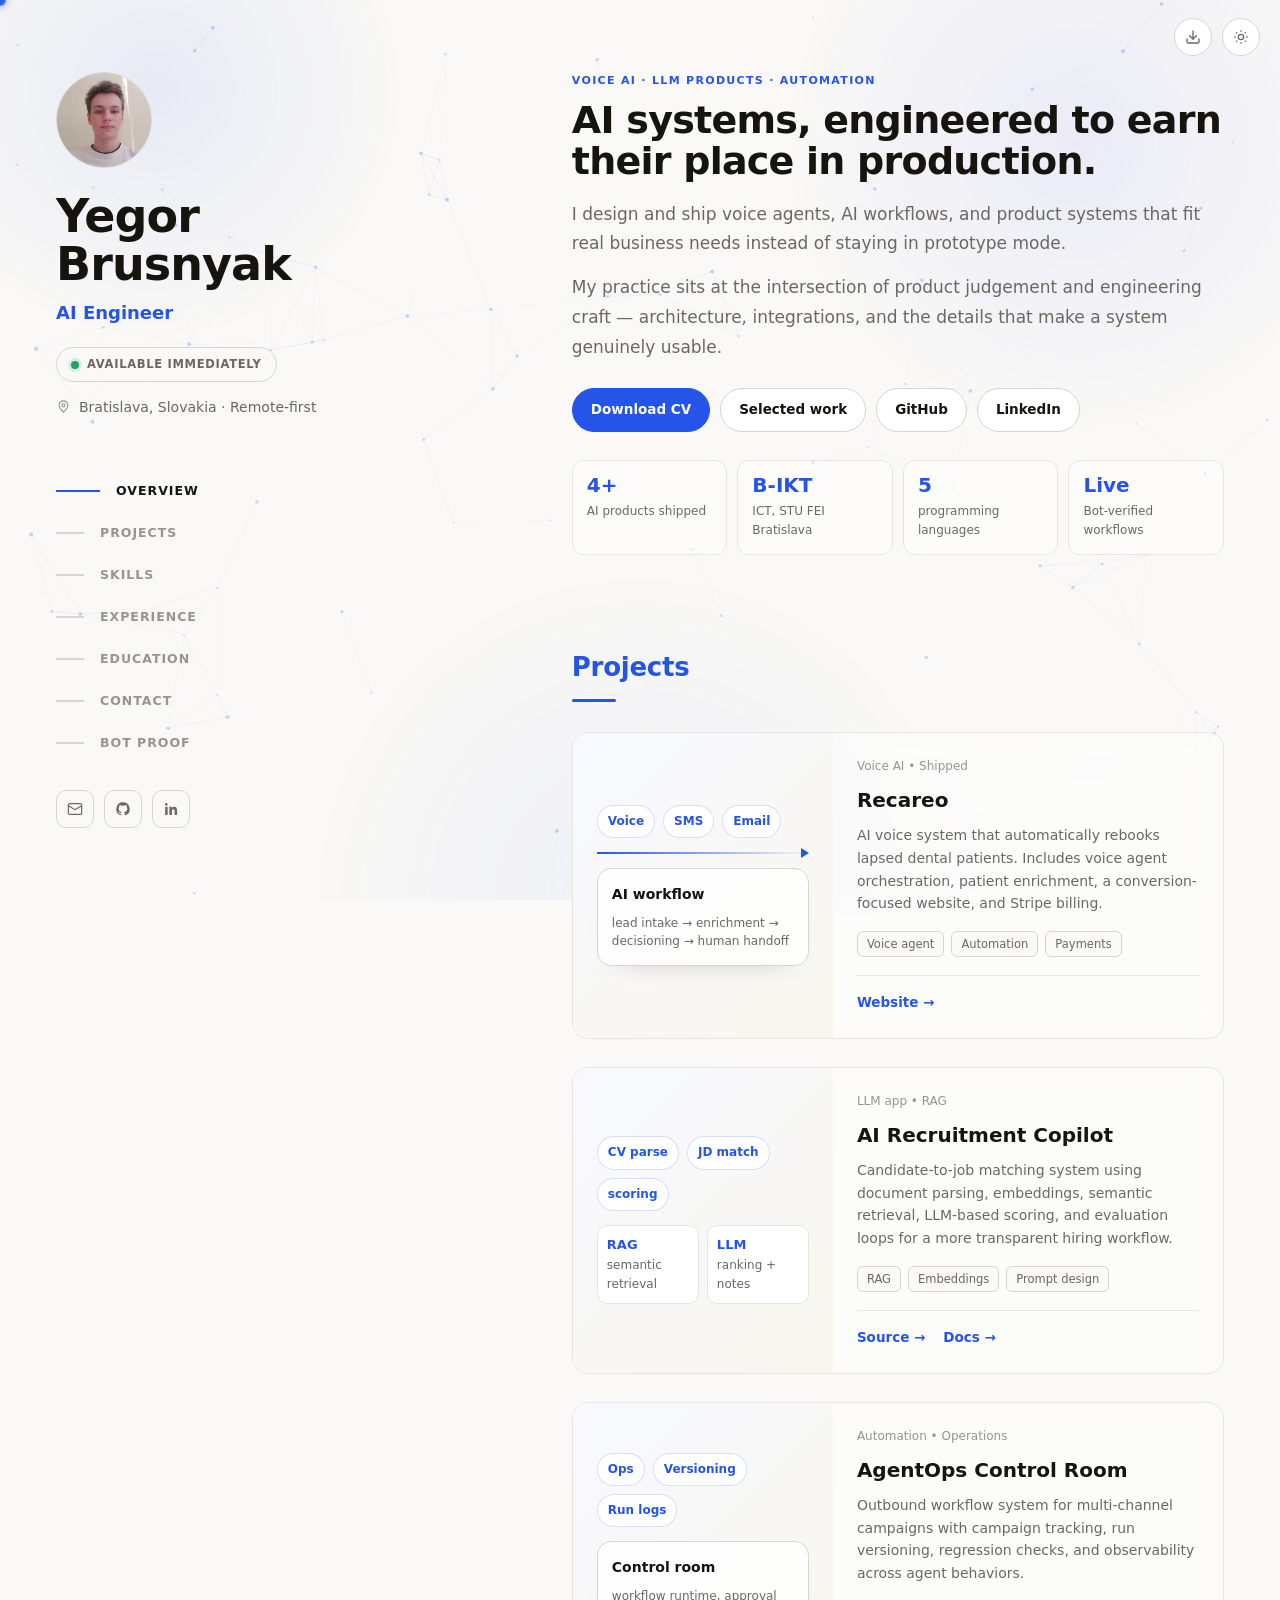
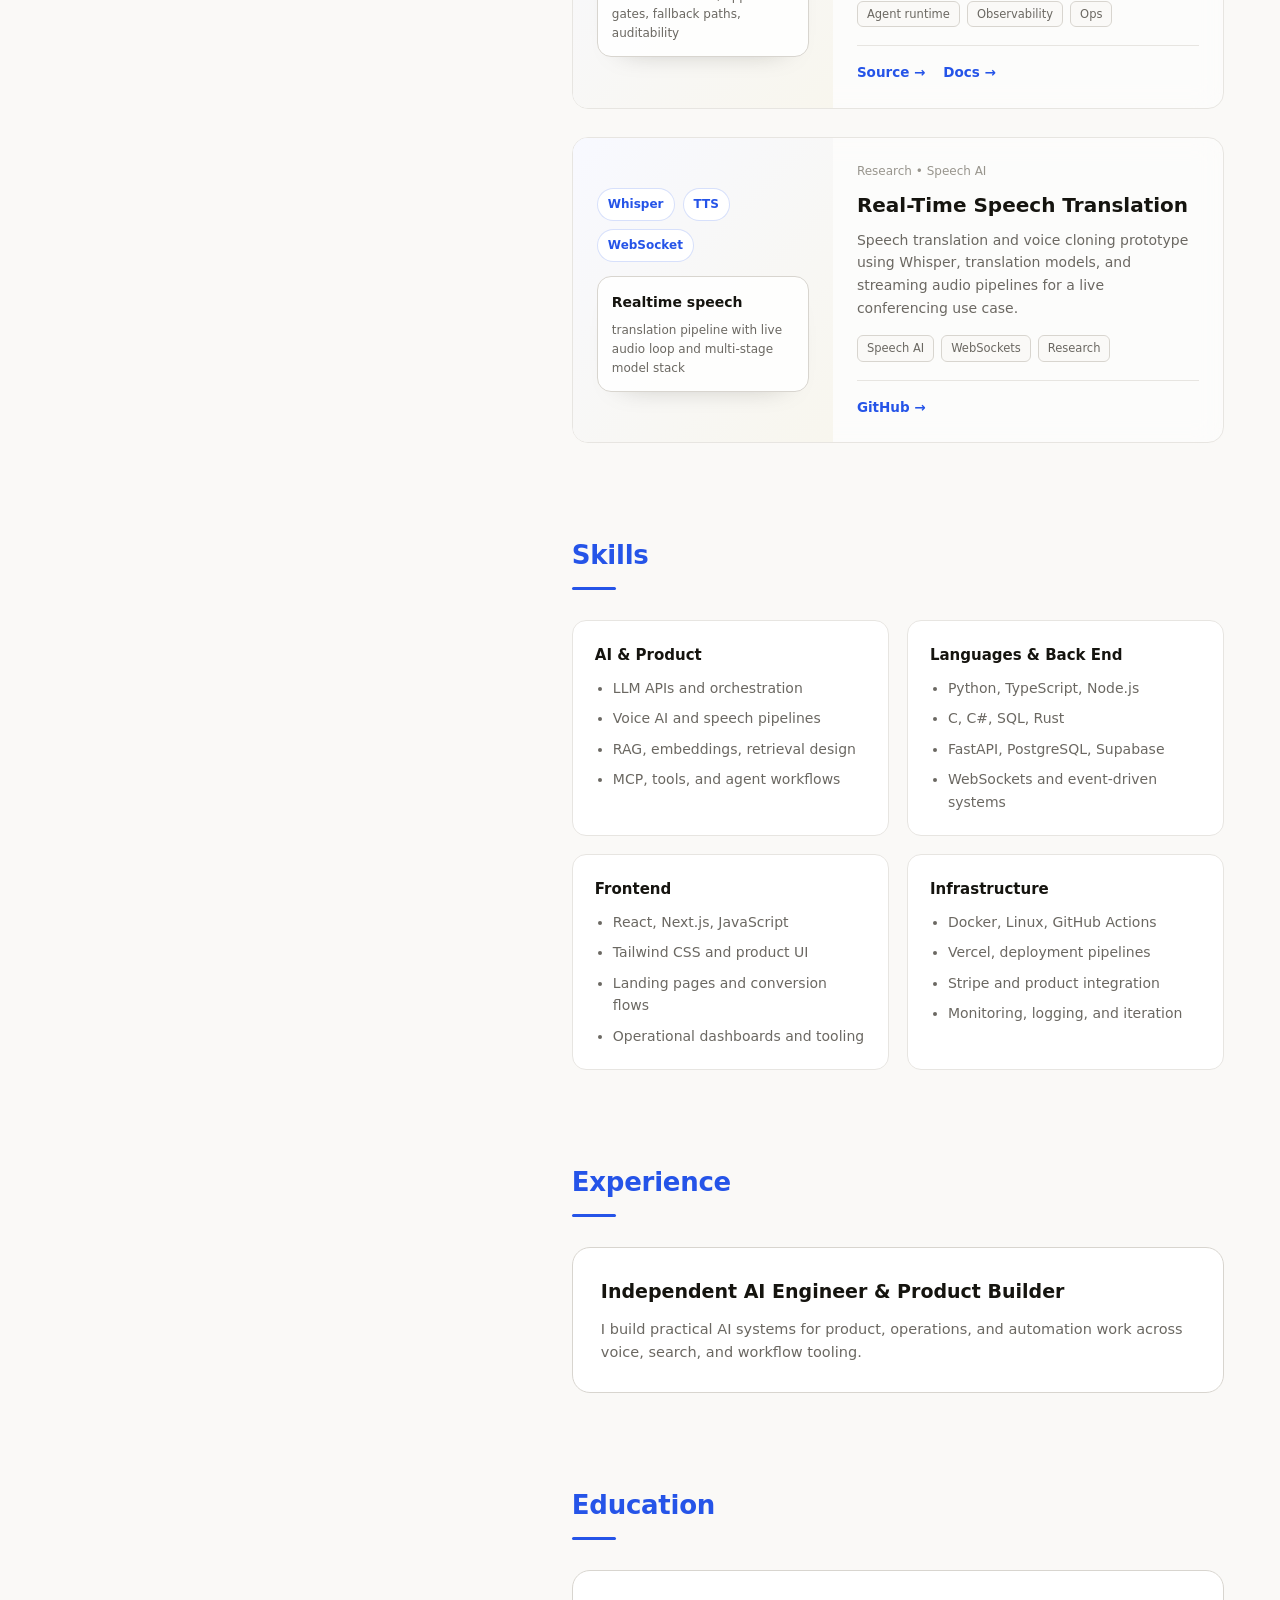
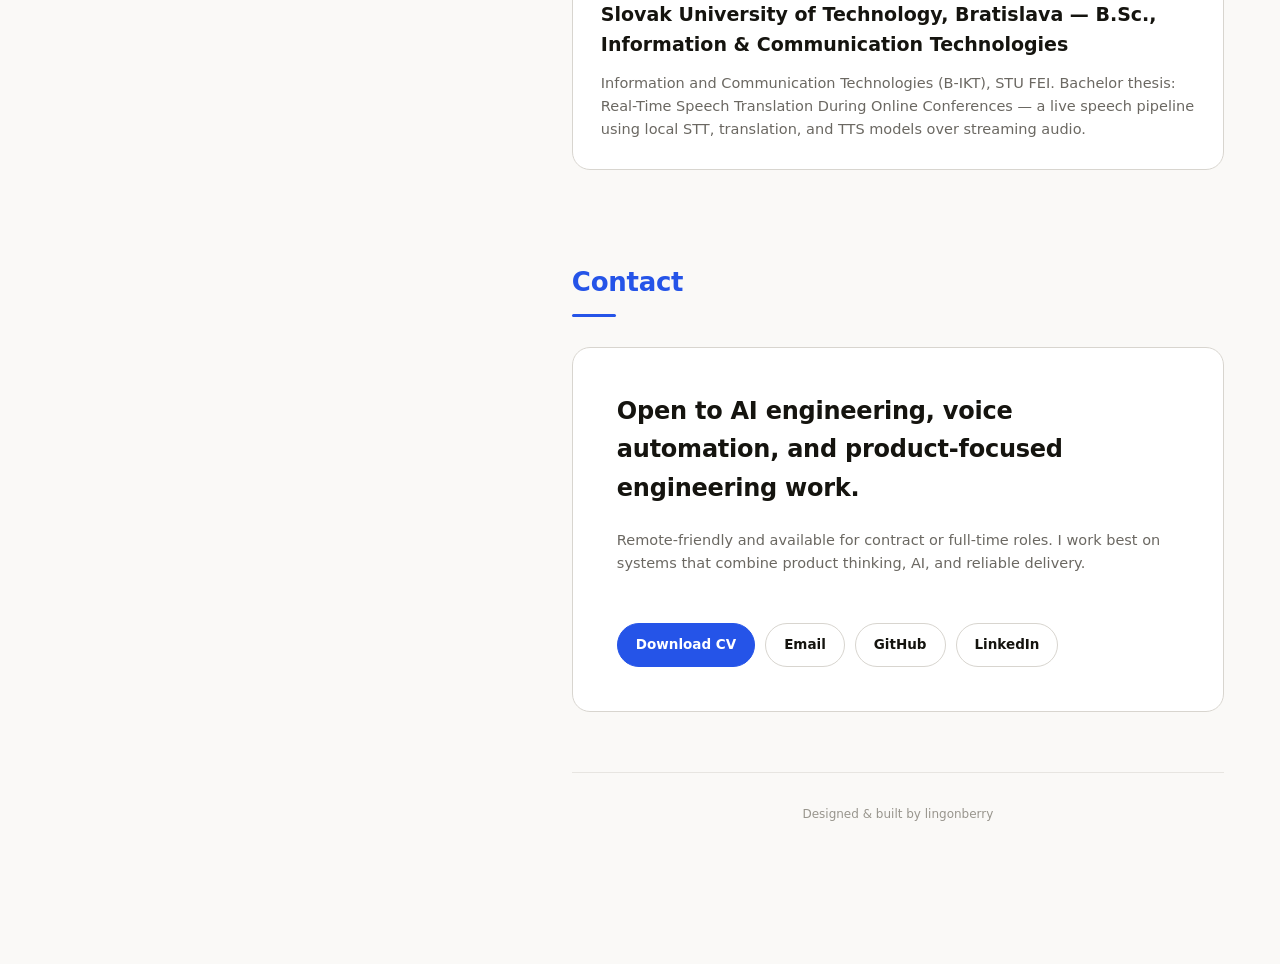
==== commit 1419e66c: "CV: exact programme name (B-IKT), drop unconfirmed graduation year" ====
--- a/index.html
+++ b/index.html
@@ -313,7 +313,7 @@
         </div>
         <div class="proof-strip" aria-label="Proof summary">
           <div class="proof-stat"><strong>4+</strong><span>AI products shipped</span></div>
-          <div class="proof-stat"><strong>B.Sc.</strong><span>Computer Science, exp. 2027</span></div>
+          <div class="proof-stat"><strong>B-IKT</strong><span>ICT, STU FEI Bratislava</span></div>
           <div class="proof-stat"><strong>5</strong><span>programming languages</span></div>
           <div class="proof-stat"><strong>Live</strong><span>Bot-verified workflows</span></div>
         </div>
@@ -509,7 +509,7 @@
         </div>
         <div class="boundary">
           <h3>Slovak University of Technology, Bratislava — B.Sc., Information &amp; Communication Technologies</h3>
-          <p>Computer Science, expected 2027. Bachelor thesis: Real-Time Speech Translation During Online Conferences — a live speech pipeline using local STT, translation, and TTS models over streaming audio.</p>
+          <p>Information and Communication Technologies (B-IKT), STU FEI. Bachelor thesis: Real-Time Speech Translation During Online Conferences — a live speech pipeline using local STT, translation, and TTS models over streaming audio.</p>
         </div>
       </section>
 
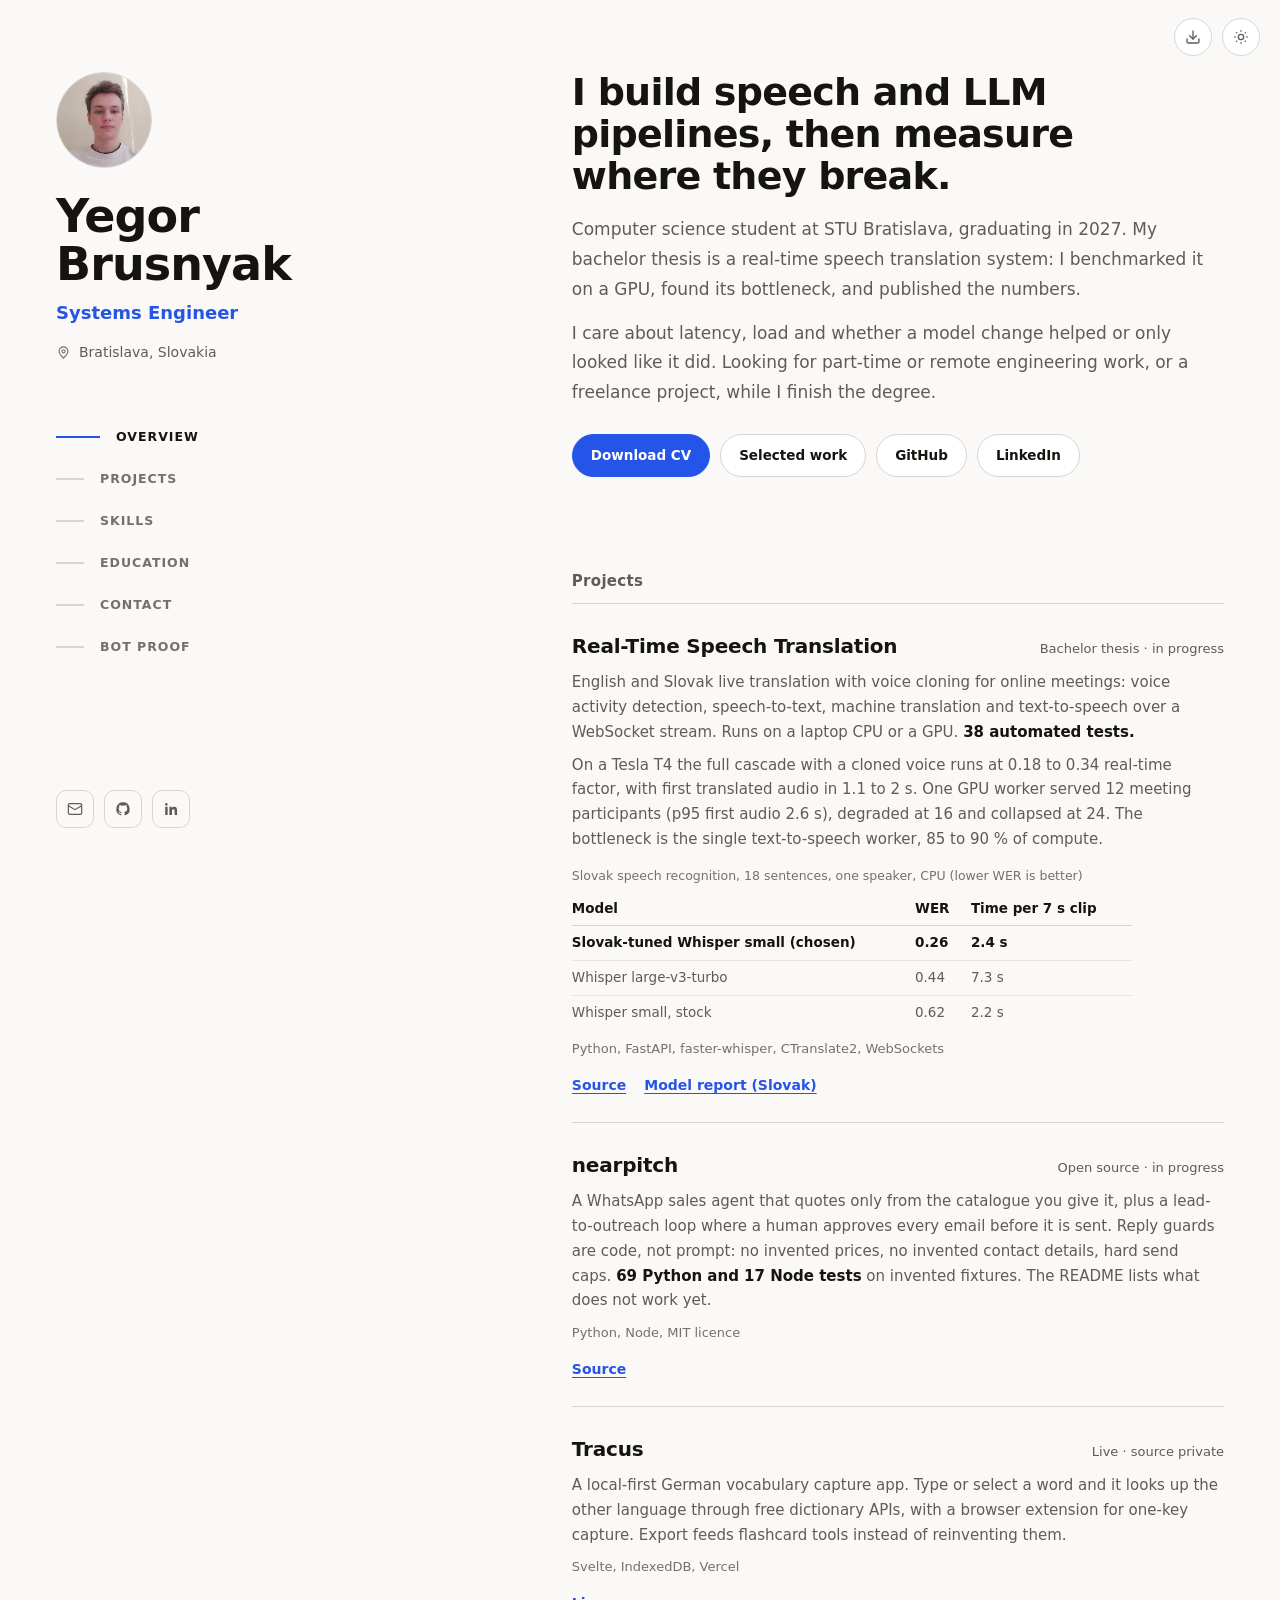
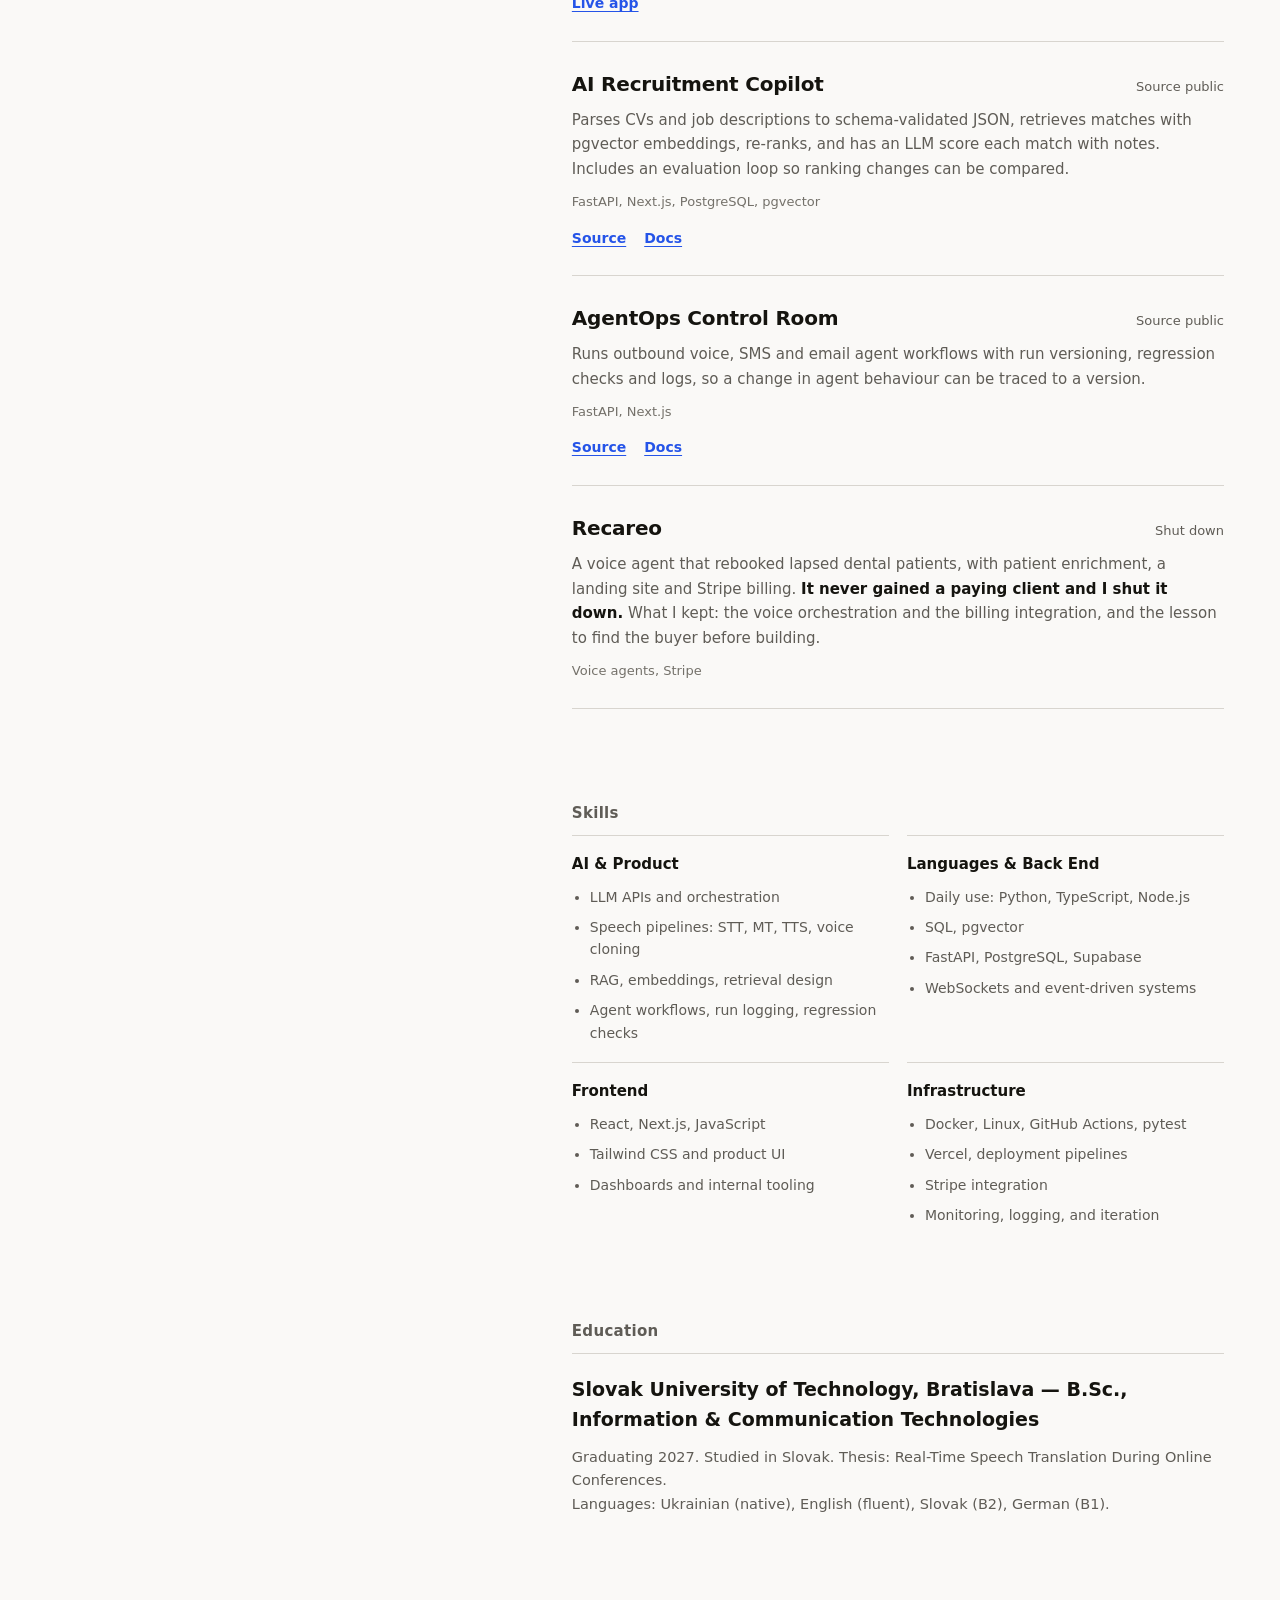
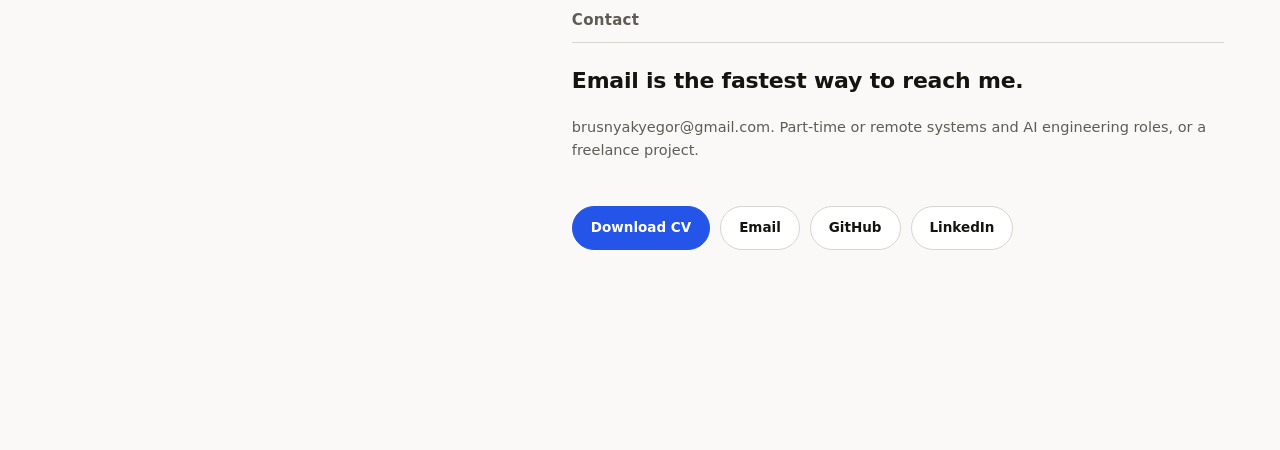
==== commit 5797bfae: "CV: two-column with photo, Systems Engineer title, T4 benchmark, nearpitch/Tracus added, site synced" ====
--- a/index.html
+++ b/index.html
@@ -3,12 +3,12 @@
 <head>
 <meta charset="UTF-8">
 <meta name="viewport" content="width=device-width, initial-scale=1.0">
-<meta name="description" content="Yegor Brusnyak — AI engineer building voice agents, automation, and LLM-powered products end to end.">
-<meta property="og:title" content="Yegor Brusnyak — AI Engineer">
-<meta property="og:description" content="Voice agents, AI workflows, product engineering, and automation systems built for real use cases.">
+<meta name="description" content="Yegor Brusnyak, systems engineer and CS student in Bratislava. Real-time speech translation measured on a T4 GPU, an open-source sales-agent toolkit, RAG and agent tooling.">
+<meta property="og:title" content="Yegor Brusnyak — Systems Engineer">
+<meta property="og:description" content="Speech translation, RAG, and agent tooling, with source links.">
 <meta property="og:image" content="assets/yegor-portrait.jpg">
 <meta name="theme-color" content="#faf9f7">
-<title>Yegor Brusnyak — AI Engineer</title>
+<title>Yegor Brusnyak — Systems Engineer</title>
 <style>
   :root{
     --bg:#faf9f7;
@@ -17,28 +17,23 @@
     --border-strong:#d8d5cf;
     --text:#15140f;
     --muted:#6b6862;
-    --soft:#98958d;
+    --soft:#74716a;
     --accent:#2554e8;
     --accent-soft:rgba(37,84,232,0.08);
     --accent-line:rgba(37,84,232,0.18);
-    --green:#1fa262;
     --sans:Inter,ui-sans-serif,system-ui,-apple-system,BlinkMacSystemFont,"Segoe UI",Arial,sans-serif;
   }
   html[data-theme="light"]{
-    --bg:#faf9f7; --panel:#ffffff; --border:#e7e5e1; --border-strong:#d8d5cf; --text:#15140f; --muted:#6b6862; --soft:#98958d; --accent:#2554e8; --accent-soft:rgba(37,84,232,0.08); --accent-line:rgba(37,84,232,0.18);
+    --bg:#faf9f7; --panel:#ffffff; --border:#e7e5e1; --border-strong:#d8d5cf; --text:#15140f; --muted:#5f5c56; --soft:#74716a; --accent:#2554e8; --accent-soft:rgba(37,84,232,0.08); --accent-line:rgba(37,84,232,0.18);
   }
   html[data-theme="dark"]{
-    --bg:#121411; --panel:#1a1d1a; --border:#2a2e2c; --border-strong:#3a403b; --text:#edf4ee; --muted:#b4baa9; --soft:#8f968d; --accent:#93a9ff; --accent-soft:rgba(147,169,255,0.14); --accent-line:rgba(147,169,255,0.26); --green:#4cd796;
+    --bg:#121411; --panel:#1a1d1a; --border:#2a2e2c; --border-strong:#3a403b; --text:#edf4ee; --muted:#b4baa9; --soft:#8f968d; --accent:#93a9ff; --accent-soft:rgba(147,169,255,0.14); --accent-line:rgba(147,169,255,0.26);
   }
   *{box-sizing:border-box}
   html{scroll-behavior:smooth}
+  ::selection{background:var(--accent);color:var(--bg)}
+  a:focus-visible,button:focus-visible{outline:2px solid var(--accent);outline-offset:3px;border-radius:4px}
   body{margin:0;min-height:100vh;background:var(--bg);color:var(--text);font-family:var(--sans);line-height:1.6;-webkit-font-smoothing:antialiased;transition:background .2s,color .2s;position:relative}
-  body::before{content:"";position:fixed;inset:0;pointer-events:none;background:
-    radial-gradient(circle at 12% 10%, rgba(37,84,232,0.09), transparent 18%),
-    radial-gradient(circle at 84% 16%, rgba(120,134,255,0.12), transparent 22%),
-    radial-gradient(circle at 50% 100%, rgba(37,84,232,0.06), transparent 30%);
-    z-index:-2}
-  body::after{content:"";position:fixed;inset:0;pointer-events:none;background-image:linear-gradient(rgba(255,255,255,0.12), rgba(255,255,255,0.12));opacity:.6;z-index:-2}
   a,button{cursor:pointer}
   a{color:inherit;text-decoration:none}
   p,h1,h2,h3{margin:0}
@@ -49,8 +44,6 @@
   .portrait img{width:100%;height:100%;object-fit:cover;display:block}
   h1.name{font-size:46px;font-weight:800;letter-spacing:-0.02em;line-height:1.05;margin-top:24px}
   p.role{font-size:18px;font-weight:600;color:var(--accent);margin-top:10px}
-  .status-pill{display:inline-flex;align-items:center;gap:8px;margin-top:20px;padding:7px 14px;border-radius:999px;border:1px solid var(--border-strong);font-size:11.5px;font-weight:700;letter-spacing:0.06em;text-transform:uppercase;color:var(--muted)}
-  .status-dot{width:8px;height:8px;border-radius:50%;background:var(--green);box-shadow:0 0 0 3px rgba(31,162,98,0.15)}
   .loc-row{display:flex;align-items:center;gap:8px;margin-top:14px;font-size:14px;color:var(--muted)}
   .loc-row svg{width:15px;height:15px;color:var(--soft)}
   nav.side-nav{display:flex;flex-direction:column;margin-top:52px}
@@ -65,11 +58,9 @@
   main.content{width:62%;padding:72px 0 140px}
   section{padding-bottom:92px}
   section:last-of-type{padding-bottom:60px}
-  .section-head{margin-bottom:30px}
-  .eyebrow{font-size:11px;font-weight:800;letter-spacing:0.12em;text-transform:uppercase;color:var(--accent);margin-bottom:10px}
-  h2.section-title{font-size:26px;font-weight:800;letter-spacing:-0.01em;color:var(--accent)}
-  .section-underline{width:44px;height:3px;background:var(--accent);border-radius:2px;margin-top:10px}
-  .hero h2{font-size:38px;line-height:1.08;letter-spacing:-0.02em;margin-bottom:18px}
+  .section-head{margin-bottom:10px}
+  h2.section-title{font-size:15px;font-weight:700;letter-spacing:0.02em;color:var(--muted)}
+  .hero h2{font-size:38px;line-height:1.1;letter-spacing:-0.02em;margin-bottom:18px;text-wrap:balance}
   .hero p.lede{font-size:17px;line-height:1.75;color:var(--muted);max-width:66ch}
   .hero p.lede + p.lede{margin-top:14px}
   .hero-actions{display:flex;gap:10px;margin-top:26px;flex-wrap:wrap}
@@ -78,46 +69,33 @@
   .pill.primary{background:var(--accent);border-color:var(--accent);color:#fff}
   .pill.primary:hover{opacity:.9}
   .pill:not(.primary):hover{border-color:var(--accent);color:var(--accent)}
-  .proof-strip{display:grid;grid-template-columns:repeat(4,1fr);gap:10px;margin-top:28px}
-  .proof-stat{border:1px solid var(--border);background:rgba(255,255,255,.52);border-radius:12px;padding:14px}
-  .proof-stat strong{display:block;font-size:20px;line-height:1;color:var(--accent)}
-  .proof-stat span{display:block;margin-top:7px;font-size:12px;color:var(--muted)}
-  .project-grid{display:grid;grid-template-columns:1fr;gap:28px}
-  .project-card{display:grid;grid-template-columns:minmax(220px,40%) 1fr;border:1px solid var(--border);border-radius:16px;overflow:hidden;background:rgba(255,255,255,.46);backdrop-filter:blur(14px);-webkit-backdrop-filter:blur(14px);transition:.2s}
-  .project-card:hover{border-color:var(--accent-line);box-shadow:0 14px 40px -24px rgba(20,20,15,.25);transform:translateY(-1px)}
-  .project-media{min-height:230px;background:linear-gradient(135deg,#f1f3fb,#f8f6ee);position:relative}
-  .project-media img{width:100%;height:100%;object-fit:cover;display:block;position:absolute;inset:0}
-  .visual-card{position:absolute;inset:0;display:flex;align-items:center;justify-content:center;padding:24px;background:linear-gradient(135deg,#f8f9ff,#f8f6ee)}
-  .runtime-visual,.discord-visual{width:100%;height:100%;display:flex;flex-direction:column;gap:14px;justify-content:center}
-  .channel-row,.command-row{display:flex;flex-wrap:wrap;gap:8px}
-  .channel-chip,.command-chip{border:1px solid var(--accent-line);background:#fff;color:var(--accent);font-size:12px;font-weight:750;border-radius:999px;padding:6px 10px}
-  .flow-arrow{height:2px;background:linear-gradient(90deg,var(--accent),rgba(37,84,232,0));position:relative}
-  .flow-arrow:after{content:"";position:absolute;right:0;top:-4px;border-left:8px solid var(--accent);border-top:5px solid transparent;border-bottom:5px solid transparent}
-  .graph-box,.discord-box{border:1px solid var(--border-strong);border-radius:14px;background:rgba(255,255,255,.86);padding:14px;box-shadow:0 14px 30px -26px rgba(20,20,15,.4)}
-  .graph-box strong,.discord-box strong{display:block;color:var(--text);font-size:14px;margin-bottom:8px}
-  .graph-box span,.discord-box span{display:block;color:var(--muted);font-size:12px;line-height:1.55}
-  .status-stack{display:grid;grid-template-columns:1fr 1fr;gap:8px}
-  .status-mini{border:1px solid var(--border);border-radius:10px;padding:9px;background:#fff;font-size:12px;color:var(--muted)}
-  .status-mini b{display:block;color:var(--accent);font-size:13px}
-  .project-body{padding:24px}
-  .project-meta{display:flex;align-items:center;gap:8px;font-size:12px;color:var(--soft);margin-bottom:8px}
-  .project-body h3{font-size:20px;font-weight:750}
-  .project-body p.desc{color:var(--muted);font-size:14px;margin-top:8px;line-height:1.62}
-  .tags{display:flex;flex-wrap:wrap;gap:7px;margin-top:16px}
-  .tags span{font-size:11.5px;color:var(--muted);border:1px solid var(--border-strong);padding:3px 9px;border-radius:6px;background:var(--bg)}
-  .project-links{display:flex;gap:18px;flex-wrap:wrap;margin-top:18px;padding-top:16px;border-top:1px solid var(--border)}
-  .project-links a{display:inline-flex;align-items:center;gap:7px;font-size:13.5px;font-weight:650;color:var(--accent)}
+  .project-list{display:flex;flex-direction:column}
+  .project{padding:26px 0;border-top:1px solid var(--border-strong)}
+  .project:last-child{border-bottom:1px solid var(--border-strong)}
+  .project-head{display:flex;justify-content:space-between;align-items:baseline;gap:16px;flex-wrap:wrap}
+  .project h3{font-size:20px;font-weight:750;letter-spacing:-0.01em}
+  .project .state{font-size:13px;color:var(--muted)}
+  .project p.desc{color:var(--muted);font-size:15px;margin-top:8px;line-height:1.65;max-width:68ch}
+  .project p.desc strong{color:var(--text);font-weight:650}
+  .project .stack{font-size:13px;color:var(--soft);margin-top:10px}
+  table.measure{border-collapse:collapse;margin-top:14px;font-size:13.5px;font-variant-numeric:tabular-nums;max-width:560px;width:100%}
+  table.measure caption{text-align:left;font-size:12.5px;color:var(--soft);padding-bottom:6px}
+  table.measure th,table.measure td{padding:6px 14px 6px 0;text-align:left;border-top:1px solid var(--border);font-weight:400;color:var(--muted)}
+  table.measure thead th{font-weight:650;color:var(--text);border-top:0;border-bottom:1px solid var(--border-strong)}
+  table.measure tr.pick th,table.measure tr.pick td{color:var(--text);font-weight:650}
+  .project-links{display:flex;gap:18px;flex-wrap:wrap;margin-top:14px}
+  .project-links a{font-size:14px;font-weight:650;color:var(--accent);text-decoration:underline;text-underline-offset:3px}
   .project-links a:hover{opacity:.72}
   .matrix{display:grid;grid-template-columns:1fr 1fr;gap:18px}
-  .matrix-card{border:1px solid var(--border);background:var(--panel);border-radius:14px;padding:22px}
+  .matrix-card{border-top:1px solid var(--border-strong);padding:16px 0 0}
   .matrix-card h3{font-size:15px;font-weight:760;margin-bottom:10px}
   .matrix-card p,.matrix-card li{font-size:14px;color:var(--muted)}
   .matrix-card ul{margin:0;padding-left:18px;display:flex;flex-direction:column;gap:8px}
-  .boundary{border:1px solid var(--border-strong);border-radius:18px;background:var(--panel);padding:28px}
+  .boundary{border-top:1px solid var(--border-strong);padding:20px 0 0}
   .boundary h3{font-size:19px;margin-bottom:12px}
   .boundary p{color:var(--muted);font-size:14.5px;max-width:70ch}
-  .contact-card{border:1px solid var(--border-strong);border-radius:18px;background:var(--panel);padding:44px;display:flex;flex-direction:column;gap:22px;align-items:flex-start}
-  .contact-card h2{font-size:24px;font-weight:800;max-width:34ch;letter-spacing:-0.01em}
+  .contact-card{border-top:1px solid var(--border-strong);padding:20px 0 0;display:flex;flex-direction:column;gap:18px;align-items:flex-start}
+  .contact-card h2{font-size:22px;font-weight:750;max-width:34ch;letter-spacing:-0.01em}
   .contact-card p{color:var(--muted);font-size:14.5px}
   .header-controls{position:fixed;top:18px;right:20px;z-index:50;display:flex;gap:10px;align-items:center}
   .pdf-download,.theme-toggle{display:flex;align-items:center;justify-content:center;width:38px;height:38px;border-radius:50%;border:1px solid var(--border-strong);background:var(--panel);color:var(--muted);cursor:pointer;transition:border-color .15s,color .15s}
@@ -133,7 +111,7 @@
     body{background:#fff!important;color:#000!important;padding:0!important;font-size:10.5px!important;line-height:1.4!important;zoom:0.88!important}
     .page{max-width:100%!important;padding:0!important;margin:0!important}
     .layout{display:flex!important;gap:12px!important;align-items:stretch}
-    .header-controls,.theme-toggle,.icon-row,.project-media img,.status-pill,.pdf-download,#bg-canvas,#cursor-dot,.mobile-intro,aside.sidebar .portrait,aside.sidebar .side-nav{display:none!important}
+    .header-controls,.theme-toggle,.icon-row,.project-media img,.pdf-download,.mobile-intro,aside.sidebar .portrait,aside.sidebar .side-nav{display:none!important}
     aside.sidebar{position:static!important;width:24%!important;min-width:0!important;height:auto!important;padding:0 12px 0 0!important;display:block!important;border-right:1.5px solid #000!important}
     aside.sidebar h1.name{font-size:17px!important;margin-top:0!important;line-height:1.2!important}
     aside.sidebar p.role{font-size:10.5px!important;margin-top:4px!important;color:#555!important}
@@ -143,26 +121,16 @@
     section:last-of-type{padding-bottom:0!important}
     .section-head{margin-bottom:5px!important}
     h2.section-title{font-size:11.5px!important;color:#000!important}
-    .eyebrow{font-size:8px!important;color:#555!important}
-    .hero h2{font-size:11.5px!important;margin-bottom:2px!important}
+      .hero h2{font-size:11.5px!important;margin-bottom:2px!important}
     .hero p.lede{font-size:9px!important;color:#333!important}
     .hero-actions{display:none!important}
     .hero p.lede + p.lede{display:none!important}
-    .proof-strip{grid-template-columns:repeat(4,1fr)!important;gap:4px!important;margin-top:5px!important}
-    .proof-stat{border:1px solid #ccc!important;padding:4px 5px!important;border-radius:0!important}
-    .proof-stat strong{font-size:11.5px!important}
-    .proof-stat span{font-size:7.5px!important}
-    .project-grid{display:block!important;gap:0!important}
-    .project-card{display:block!important;grid-template-columns:none!important;border:none!important;border-radius:0!important;background:none!important;backdrop-filter:none!important;padding:2px 0!important;border-bottom:1px solid #ccc!important;margin-bottom:0!important;break-inside:avoid;page-break-inside:avoid}
-    .project-card:last-of-type{border-bottom:none!important}
+    .project-list{display:block!important}
     .matrix-card,.boundary,.contact-card{break-inside:avoid!important;page-break-inside:avoid!important}
-    .project-card:hover{transform:none!important;box-shadow:none!important}
-    .project-media,.visual-card,.section-underline{display:none!important}
-    .project-body{padding:0!important}
-    .project-meta{font-size:7.5px!important;color:#666!important;margin-bottom:1px!important}
-    .project-body h3{font-size:10.5px!important}
-    .project-body p.desc{font-size:9px!important;color:#333!important;margin-top:2px!important}
-    .tags{display:none!important}
+    .project{padding:3px 0!important;break-inside:avoid;border-color:#ccc!important}
+    .project h3{font-size:10.5px!important}
+    .project p.desc{font-size:9px!important;color:#333!important;margin-top:2px!important}
+    .project .stack{display:none!important}
     .project-links{border-top:none!important;margin-top:2px!important;padding-top:0!important}
     .project-links a{font-size:8.5px!important;color:#333!important}
     .matrix{grid-template-columns:1fr 1fr!important;gap:5px!important}
@@ -187,9 +155,7 @@
     .layout{flex-direction:column;gap:0}
     aside.sidebar{width:100%;min-width:0;position:relative;height:auto;padding:44px 0 32px;border-bottom:1px solid var(--border)}
     main.content{width:100%;padding:42px 0 90px}
-    .proof-strip,.matrix{grid-template-columns:1fr 1fr}
-    .project-card{grid-template-columns:1fr}
-    .project-media{min-height:210px}
+    .matrix{grid-template-columns:1fr 1fr}
   }
   @media (max-width:760px){
     .header-controls{top:12px;right:12px}
@@ -211,15 +177,12 @@
     .hero p.lede{font-size:15px;line-height:1.7;max-width:100%}
     .hero-actions{gap:8px}
     .hero-actions .pill{flex:1 1 auto;min-width:0}
-    .proof-strip,.matrix{grid-template-columns:1fr}
-    .proof-stat{padding:12px 10px}
-    .contact-card{padding:24px 18px}
+    .matrix{grid-template-columns:1fr}
   }
   @media (min-width:761px){
     .mobile-intro{display:none}
   }
 </style>
-<link rel="stylesheet" href="assets/cv-framework.css">
 <script>
   (function(){
     var saved = localStorage.getItem('cv-theme');
@@ -231,8 +194,6 @@
 </script>
 </head>
 <body>
-<canvas id="bg-canvas"></canvas>
-<div id="cursor-dot"></div>
 <div class="header-controls">
   <a href="assets/yegor-brusnyak-cv.pdf" class="pdf-download" aria-label="Download CV as PDF" target="_blank" rel="noopener">
     <svg viewBox="0 0 24 24" fill="none" stroke="currentColor" stroke-width="2" stroke-linecap="round" stroke-linejoin="round"><path d="M21 15v4a2 2 0 0 1-2 2H5a2 2 0 0 1-2-2v-4"/><polyline points="7 10 12 15 17 10"/><line x1="12" y1="15" x2="12" y2="3"/></svg>
@@ -248,17 +209,15 @@
       <div>
         <div class="portrait"><img src="assets/yegor-portrait.jpg" alt="Portrait of Yegor Brusnyak"></div>
         <h1 class="name">Yegor<br>Brusnyak</h1>
-        <p class="role">AI Engineer</p>
-        <div class="status-pill"><span class="status-dot"></span>Available immediately</div>
+        <p class="role">Systems Engineer</p>
         <div class="loc-row">
           <svg viewBox="0 0 24 24" fill="none" stroke="currentColor" stroke-width="1.8"><path d="M12 21s7-6.5 7-11a7 7 0 1 0-14 0c0 4.5 7 11 7 11Z"/><circle cx="12" cy="10" r="2.5"/></svg>
-          Bratislava, Slovakia · Remote-first
+          Bratislava, Slovakia
         </div>
         <nav class="side-nav" aria-label="Section navigation">
           <a href="#top" class="active"><span class="tick"></span>Overview</a>
           <a href="#projects"><span class="tick"></span>Projects</a>
           <a href="#skills"><span class="tick"></span>Skills</a>
-          <a href="#experience"><span class="tick"></span>Experience</a>
           <a href="#education"><span class="tick"></span>Education</a>
           <a href="#contact"><span class="tick"></span>Contact</a>
           <a href="bot/"><span class="tick"></span>Bot Proof</a>
@@ -282,7 +241,7 @@
         <div class="portrait"><img src="assets/yegor-portrait.jpg" alt="Portrait of Yegor Brusnyak"></div>
         <div class="meta">
           <h1>Yegor Brusnyak</h1>
-          <p class="role">AI Engineer</p>
+          <p class="role">Systems Engineer</p>
           <div class="loc-row">
             <svg viewBox="0 0 24 24" fill="none" stroke="currentColor" stroke-width="1.8"><path d="M12 21s7-6.5 7-11a7 7 0 1 0-14 0c0 4.5 7 11 7 11Z"/><circle cx="12" cy="10" r="2.5"/></svg>
             Bratislava, Slovakia
@@ -301,147 +260,66 @@
         </div>
       </div>
       <section class="hero" id="top">
-        <div class="eyebrow">Voice AI · LLM products · Automation</div>
-        <h2>AI systems, engineered to earn their place in production.</h2>
-        <p class="lede">I design and ship voice agents, AI workflows, and product systems that fit real business needs instead of staying in prototype mode.</p>
-        <p class="lede">My practice sits at the intersection of product judgement and engineering craft — architecture, integrations, and the details that make a system genuinely usable.</p>
+        <h2>I build speech and LLM pipelines, then measure where they break.</h2>
+        <p class="lede">Computer science student at STU Bratislava, graduating in 2027. My bachelor thesis is a real-time speech translation system: I benchmarked it on a GPU, found its bottleneck, and published the numbers.</p>
+        <p class="lede">I care about latency, load and whether a model change helped or only looked like it did. Looking for part-time or remote engineering work, or a freelance project, while I finish the degree.</p>
         <div class="hero-actions">
           <a class="pill primary" href="assets/yegor-brusnyak-cv.pdf" target="_blank" rel="noopener">Download CV</a>
           <a class="pill" href="#projects">Selected work</a>
           <a class="pill" href="https://github.com/brusnyak" target="_blank" rel="noopener">GitHub</a>
           <a class="pill" href="https://linkedin.com/in/yegor-brusnyak" target="_blank" rel="noopener">LinkedIn</a>
         </div>
-        <div class="proof-strip" aria-label="Proof summary">
-          <div class="proof-stat"><strong>4+</strong><span>AI products shipped</span></div>
-          <div class="proof-stat"><strong>B-IKT</strong><span>ICT, STU FEI Bratislava</span></div>
-          <div class="proof-stat"><strong>5</strong><span>programming languages</span></div>
-          <div class="proof-stat"><strong>Live</strong><span>Bot-verified workflows</span></div>
-        </div>
       </section>
 
       <section id="projects">
         <div class="section-head">
           <h2 class="section-title">Projects</h2>
-          <div class="section-underline"></div>
-        </div>
-        <div class="project-grid">
-          <article class="project-card">
-            <div class="project-media">
-              <div class="visual-card">
-                <div class="runtime-visual">
-                  <div class="channel-row">
-                    <span class="channel-chip">Voice</span>
-                    <span class="channel-chip">SMS</span>
-                    <span class="channel-chip">Email</span>
                   </div>
-                  <div class="flow-arrow"></div>
-                  <div class="graph-box">
-                    <strong>AI workflow</strong>
-                    <span>lead intake → enrichment → decisioning → human handoff</span>
-                  </div>
-                </div>
-              </div>
-            </div>
-            <div class="project-body">
-              <div class="project-meta">Voice AI • Shipped</div>
-              <h3>Recareo</h3>
-              <p class="desc">AI voice system that automatically rebooks lapsed dental patients. Includes voice agent orchestration, patient enrichment, a conversion-focused website, and Stripe billing.</p>
-              <div class="tags">
-                <span>Voice agent</span><span>Automation</span><span>Payments</span>
-              </div>
-              <div class="project-links">
-                <a href="https://www.recareo.uk" target="_blank" rel="noopener">Website →</a>
-              </div>
-            </div>
-          </article>
-
-          <article class="project-card">
-            <div class="project-media">
-              <div class="visual-card">
-                <div class="discord-visual">
-                  <div class="command-row">
-                    <span class="command-chip">CV parse</span>
-                    <span class="command-chip">JD match</span>
-                    <span class="command-chip">scoring</span>
-                  </div>
-                  <div class="status-stack">
-                    <div class="status-mini"><b>RAG</b> semantic retrieval</div>
-                    <div class="status-mini"><b>LLM</b> ranking + notes</div>
-                  </div>
-                </div>
-              </div>
-            </div>
-            <div class="project-body">
-              <div class="project-meta">LLM app • RAG</div>
-              <h3>AI Recruitment Copilot</h3>
-              <p class="desc">Candidate-to-job matching system using document parsing, embeddings, semantic retrieval, LLM-based scoring, and evaluation loops for a more transparent hiring workflow.</p>
-              <div class="tags">
-                <span>RAG</span><span>Embeddings</span><span>Prompt design</span>
-              </div>
-              <div class="project-links">
-                <a href="https://github.com/brusnyak/ai-recruitment-copilot" target="_blank" rel="noopener">Source →</a>
-                <a href="https://github.com/brusnyak/ai-recruitment-copilot/tree/main/docs" target="_blank" rel="noopener">Docs →</a>
-              </div>
-            </div>
-          </article>
-
-          <article class="project-card">
-            <div class="project-media">
-              <div class="visual-card">
-                <div class="runtime-visual">
-                  <div class="command-row">
-                    <span class="command-chip">Ops</span>
-                    <span class="command-chip">Versioning</span>
-                    <span class="command-chip">Run logs</span>
-                  </div>
-                  <div class="graph-box">
-                    <strong>Control room</strong>
-                    <span>workflow runtime, approval gates, fallback paths, auditability</span>
-                  </div>
-                </div>
-              </div>
-            </div>
-            <div class="project-body">
-              <div class="project-meta">Automation • Operations</div>
-              <h3>AgentOps Control Room</h3>
-              <p class="desc">Outbound workflow system for multi-channel campaigns with campaign tracking, run versioning, regression checks, and observability across agent behaviors.</p>
-              <div class="tags">
-                <span>Agent runtime</span><span>Observability</span><span>Ops</span>
-              </div>
-              <div class="project-links">
-                <a href="https://github.com/brusnyak/agentops-control-room" target="_blank" rel="noopener">Source →</a>
-                <a href="https://github.com/brusnyak/agentops-control-room/tree/main/docs" target="_blank" rel="noopener">Docs →</a>
-              </div>
-            </div>
-          </article>
-
-          <article class="project-card">
-            <div class="project-media">
-              <div class="visual-card">
-                <div class="runtime-visual">
-                  <div class="command-row">
-                    <span class="command-chip">Whisper</span>
-                    <span class="command-chip">TTS</span>
-                    <span class="command-chip">WebSocket</span>
-                  </div>
-                  <div class="graph-box">
-                    <strong>Realtime speech</strong>
-                    <span>translation pipeline with live audio loop and multi-stage model stack</span>
-                  </div>
-                </div>
-              </div>
-            </div>
-            <div class="project-body">
-              <div class="project-meta">Research • Speech AI</div>
-              <h3>Real-Time Speech Translation</h3>
-              <p class="desc">Speech translation and voice cloning prototype using Whisper, translation models, and streaming audio pipelines for a live conferencing use case.</p>
-              <div class="tags">
-                <span>Speech AI</span><span>WebSockets</span><span>Research</span>
-              </div>
-              <div class="project-links">
-                <a href="https://github.com/brusnyak/bp" target="_blank" rel="noopener">GitHub →</a>
-              </div>
-            </div>
+        <div class="project-list">
+          <article class="project">
+            <div class="project-head"><h3>Real-Time Speech Translation</h3><span class="state">Bachelor thesis · in progress</span></div>
+            <p class="desc">English and Slovak live translation with voice cloning for online meetings: voice activity detection, speech-to-text, machine translation and text-to-speech over a WebSocket stream. Runs on a laptop CPU or a GPU. <strong>38 automated tests.</strong></p>
+            <p class="desc">On a Tesla T4 the full cascade with a cloned voice runs at 0.18 to 0.34 real-time factor, with first translated audio in 1.1 to 2 s. One GPU worker served 12 meeting participants (p95 first audio 2.6 s), degraded at 16 and collapsed at 24. The bottleneck is the single text-to-speech worker, 85 to 90 % of compute.</p>
+            <table class="measure">
+              <caption>Slovak speech recognition, 18 sentences, one speaker, CPU (lower WER is better)</caption>
+              <thead><tr><th scope="col">Model</th><th scope="col">WER</th><th scope="col">Time per 7 s clip</th></tr></thead>
+              <tbody>
+                <tr class="pick"><th scope="row">Slovak-tuned Whisper small (chosen)</th><td>0.26</td><td>2.4 s</td></tr>
+                <tr><th scope="row">Whisper large-v3-turbo</th><td>0.44</td><td>7.3 s</td></tr>
+                <tr><th scope="row">Whisper small, stock</th><td>0.62</td><td>2.2 s</td></tr>
+              </tbody>
+            </table>
+            <p class="stack">Python, FastAPI, faster-whisper, CTranslate2, WebSockets</p>
+            <div class="project-links"><a href="https://github.com/brusnyak/bp" target="_blank" rel="noopener">Source</a><a href="https://brusnyak.github.io/bp/" target="_blank" rel="noopener">Model report (Slovak)</a></div>
+          </article>
+          <article class="project">
+            <div class="project-head"><h3>nearpitch</h3><span class="state">Open source · in progress</span></div>
+            <p class="desc">A WhatsApp sales agent that quotes only from the catalogue you give it, plus a lead-to-outreach loop where a human approves every email before it is sent. Reply guards are code, not prompt: no invented prices, no invented contact details, hard send caps. <strong>69 Python and 17 Node tests</strong> on invented fixtures. The README lists what does not work yet.</p>
+            <p class="stack">Python, Node, MIT licence</p>
+            <div class="project-links"><a href="https://github.com/brusnyak/nearpitch" target="_blank" rel="noopener">Source</a></div>
+          </article>
+          <article class="project">
+            <div class="project-head"><h3>Tracus</h3><span class="state">Live · source private</span></div>
+            <p class="desc">A local-first German vocabulary capture app. Type or select a word and it looks up the other language through free dictionary APIs, with a browser extension for one-key capture. Export feeds flashcard tools instead of reinventing them.</p>
+            <p class="stack">Svelte, IndexedDB, Vercel</p>
+            <div class="project-links"><a href="https://tracus.vercel.app" target="_blank" rel="noopener">Live app</a></div>
+          </article>
+          <article class="project">
+            <div class="project-head"><h3>AI Recruitment Copilot</h3><span class="state">Source public</span></div>
+            <p class="desc">Parses CVs and job descriptions to schema-validated JSON, retrieves matches with pgvector embeddings, re-ranks, and has an LLM score each match with notes. Includes an evaluation loop so ranking changes can be compared.</p>
+            <p class="stack">FastAPI, Next.js, PostgreSQL, pgvector</p>
+            <div class="project-links"><a href="https://github.com/brusnyak/ai-recruitment-copilot" target="_blank" rel="noopener">Source</a><a href="https://github.com/brusnyak/ai-recruitment-copilot/tree/main/docs" target="_blank" rel="noopener">Docs</a></div>
+          </article>
+          <article class="project">
+            <div class="project-head"><h3>AgentOps Control Room</h3><span class="state">Source public</span></div>
+            <p class="desc">Runs outbound voice, SMS and email agent workflows with run versioning, regression checks and logs, so a change in agent behaviour can be traced to a version.</p>
+            <p class="stack">FastAPI, Next.js</p>
+            <div class="project-links"><a href="https://github.com/brusnyak/agentops-control-room" target="_blank" rel="noopener">Source</a><a href="https://github.com/brusnyak/agentops-control-room/tree/main/docs" target="_blank" rel="noopener">Docs</a></div>
+          </article>
+          <article class="project">
+            <div class="project-head"><h3>Recareo</h3><span class="state">Shut down</span></div>
+            <p class="desc">A voice agent that rebooked lapsed dental patients, with patient enrichment, a landing site and Stripe billing. <strong>It never gained a paying client and I shut it down.</strong> What I kept: the voice orchestration and the billing integration, and the lesson to find the buyer before building.</p>
+            <p class="stack">Voice agents, Stripe</p>
           </article>
         </div>
       </section>
@@ -449,23 +327,22 @@
       <section id="skills">
         <div class="section-head">
           <h2 class="section-title">Skills</h2>
-          <div class="section-underline"></div>
-        </div>
+                  </div>
         <div class="matrix">
           <div class="matrix-card">
             <h3>AI & Product</h3>
             <ul>
               <li>LLM APIs and orchestration</li>
-              <li>Voice AI and speech pipelines</li>
+              <li>Speech pipelines: STT, MT, TTS, voice cloning</li>
               <li>RAG, embeddings, retrieval design</li>
-              <li>MCP, tools, and agent workflows</li>
+              <li>Agent workflows, run logging, regression checks</li>
             </ul>
           </div>
           <div class="matrix-card">
             <h3>Languages & Back End</h3>
             <ul>
-              <li>Python, TypeScript, Node.js</li>
-              <li>C, C#, SQL, Rust</li>
+              <li>Daily use: Python, TypeScript, Node.js</li>
+              <li>SQL, pgvector</li>
               <li>FastAPI, PostgreSQL, Supabase</li>
               <li>WebSockets and event-driven systems</li>
             </ul>
@@ -475,52 +352,39 @@
             <ul>
               <li>React, Next.js, JavaScript</li>
               <li>Tailwind CSS and product UI</li>
-              <li>Landing pages and conversion flows</li>
-              <li>Operational dashboards and tooling</li>
+                            <li>Dashboards and internal tooling</li>
             </ul>
           </div>
           <div class="matrix-card">
             <h3>Infrastructure</h3>
             <ul>
-              <li>Docker, Linux, GitHub Actions</li>
+              <li>Docker, Linux, GitHub Actions, pytest</li>
               <li>Vercel, deployment pipelines</li>
-              <li>Stripe and product integration</li>
+              <li>Stripe integration</li>
               <li>Monitoring, logging, and iteration</li>
             </ul>
           </div>
         </div>
       </section>
 
-      <section id="experience">
-        <div class="section-head">
-          <h2 class="section-title">Experience</h2>
-          <div class="section-underline"></div>
-        </div>
-        <div class="boundary">
-          <h3>Independent AI Engineer &amp; Product Builder</h3>
-          <p>I build practical AI systems for product, operations, and automation work across voice, search, and workflow tooling.</p>
-        </div>
-      </section>
-
-      <section id="education">
+            <section id="education">
         <div class="section-head">
           <h2 class="section-title">Education</h2>
-          <div class="section-underline"></div>
-        </div>
+                  </div>
         <div class="boundary">
           <h3>Slovak University of Technology, Bratislava — B.Sc., Information &amp; Communication Technologies</h3>
-          <p>Information and Communication Technologies (B-IKT), STU FEI. Bachelor thesis: Real-Time Speech Translation During Online Conferences — a live speech pipeline using local STT, translation, and TTS models over streaming audio.</p>
+          <p>Graduating 2027. Studied in Slovak. Thesis: Real-Time Speech Translation During Online Conferences.</p>
+          <p>Languages: Ukrainian (native), English (fluent), Slovak (B2), German (B1).</p>
         </div>
       </section>
 
       <section id="contact">
         <div class="section-head">
           <h2 class="section-title">Contact</h2>
-          <div class="section-underline"></div>
-        </div>
+                  </div>
         <div class="contact-card">
-          <h2>Open to AI engineering, voice automation, and product-focused engineering work.</h2>
-          <p>Remote-friendly and available for contract or full-time roles. I work best on systems that combine product thinking, AI, and reliable delivery.</p>
+          <h2>Email is the fastest way to reach me.</h2>
+          <p>brusnyakyegor@gmail.com. Part-time or remote systems and AI engineering roles, or a freelance project.</p>
           <div class="hero-actions">
             <a class="pill primary" href="assets/yegor-brusnyak-cv.pdf" target="_blank" rel="noopener">Download CV</a>
             <a class="pill" href="mailto:brusnyakyegor@gmail.com">Email</a>
@@ -530,11 +394,17 @@
         </div>
       </section>
 
-      <footer class="foot">Designed &amp; built by lingonberry</footer>
     </main>
   </div>
 </div>
-<script src="assets/cv-framework.js"></script>
+<script>
+(function(){
+  var links=[].slice.call(document.querySelectorAll('.side-nav a[href^="#"]'));
+  var secs=links.map(function(a){return document.querySelector(a.getAttribute('href'))});
+  function spy(){var p=scrollY+140,id=secs[0]&&secs[0].id;secs.forEach(function(s){if(s&&s.offsetTop<=p)id=s.id});links.forEach(function(l){l.classList.toggle('active',l.getAttribute('href')==='#'+id)})}
+  spy();addEventListener('scroll',spy,{passive:true});
+})();
+</script>
 <script>
 (function(){
   var toggle = document.getElementById('theme-toggle');
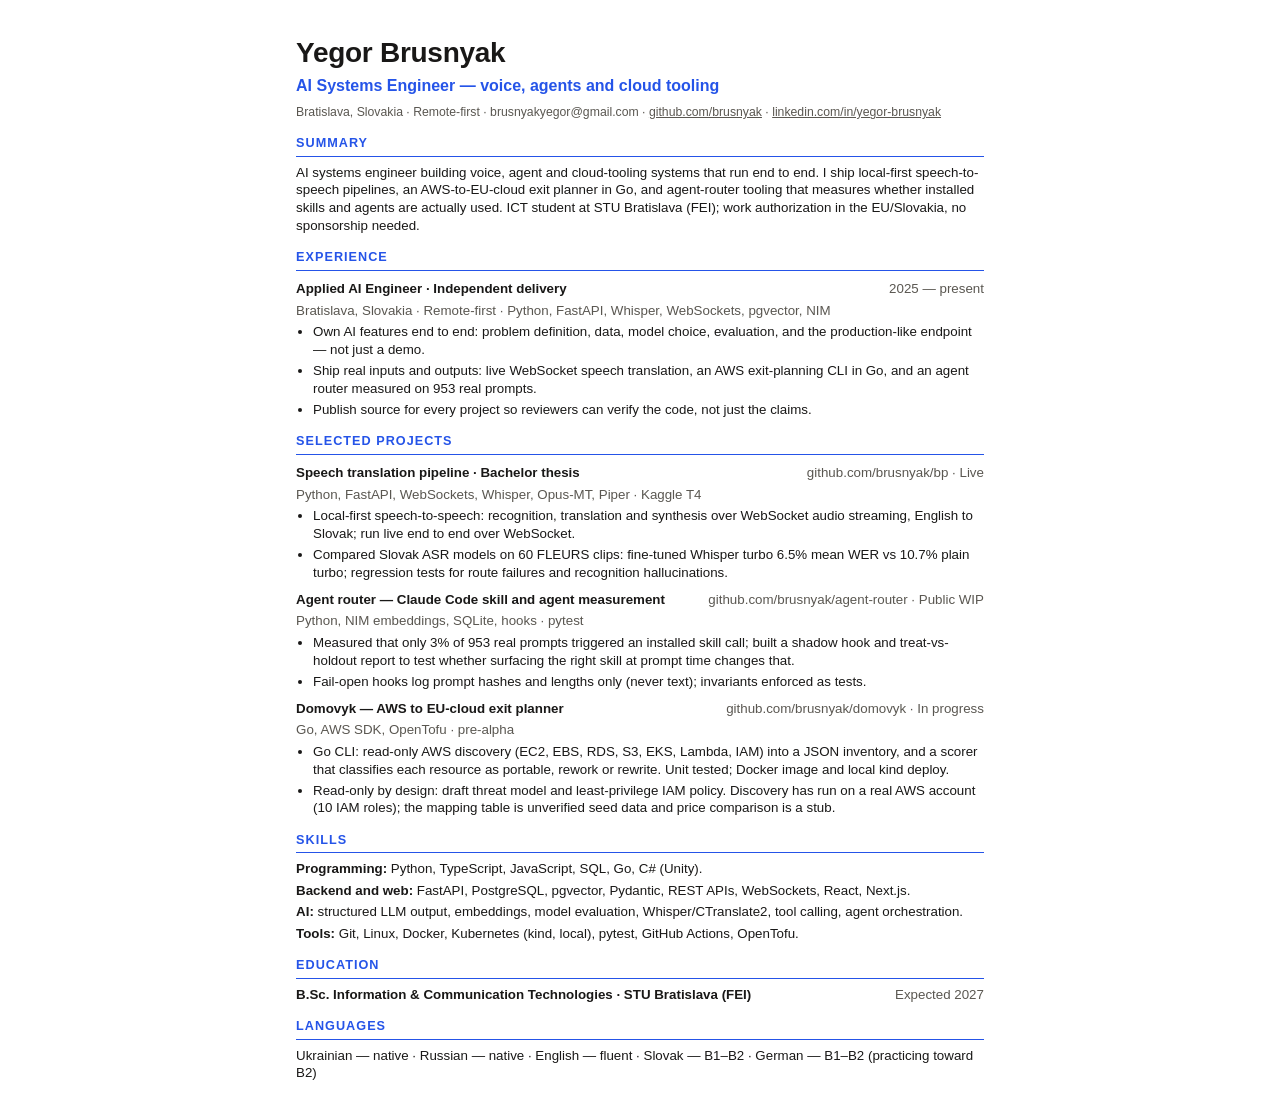
==== commit 90fae92a: "cv: single master CV, three substantiated projects, Domovyk claims match the repo, one page" ====
--- a/index.html
+++ b/index.html
@@ -1,423 +1,98 @@
-<!DOCTYPE html>
+<!doctype html>
 <html lang="en">
 <head>
-<meta charset="UTF-8">
-<meta name="viewport" content="width=device-width, initial-scale=1.0">
-<meta name="description" content="Yegor Brusnyak, systems engineer and CS student in Bratislava. Real-time speech translation measured on a T4 GPU, an open-source sales-agent toolkit, RAG and agent tooling.">
-<meta property="og:title" content="Yegor Brusnyak — Systems Engineer">
-<meta property="og:description" content="Speech translation, RAG, and agent tooling, with source links.">
-<meta property="og:image" content="assets/yegor-portrait.jpg">
-<meta name="theme-color" content="#faf9f7">
-<title>Yegor Brusnyak — Systems Engineer</title>
+<meta charset="utf-8">
+<title>Yegor Brusnyak — CV</title>
+<!-- Single-column ATS-safe CV. DOM order = reading order so pdftotext/ATS read in order. -->
 <style>
-  :root{
-    --bg:#faf9f7;
-    --panel:#ffffff;
-    --border:#e7e5e1;
-    --border-strong:#d8d5cf;
-    --text:#15140f;
-    --muted:#6b6862;
-    --soft:#74716a;
-    --accent:#2554e8;
-    --accent-soft:rgba(37,84,232,0.08);
-    --accent-line:rgba(37,84,232,0.18);
-    --sans:Inter,ui-sans-serif,system-ui,-apple-system,BlinkMacSystemFont,"Segoe UI",Arial,sans-serif;
-  }
-  html[data-theme="light"]{
-    --bg:#faf9f7; --panel:#ffffff; --border:#e7e5e1; --border-strong:#d8d5cf; --text:#15140f; --muted:#5f5c56; --soft:#74716a; --accent:#2554e8; --accent-soft:rgba(37,84,232,0.08); --accent-line:rgba(37,84,232,0.18);
-  }
-  html[data-theme="dark"]{
-    --bg:#121411; --panel:#1a1d1a; --border:#2a2e2c; --border-strong:#3a403b; --text:#edf4ee; --muted:#b4baa9; --soft:#8f968d; --accent:#93a9ff; --accent-soft:rgba(147,169,255,0.14); --accent-line:rgba(147,169,255,0.26);
-  }
-  *{box-sizing:border-box}
-  html{scroll-behavior:smooth}
-  ::selection{background:var(--accent);color:var(--bg)}
-  a:focus-visible,button:focus-visible{outline:2px solid var(--accent);outline-offset:3px;border-radius:4px}
-  body{margin:0;min-height:100vh;background:var(--bg);color:var(--text);font-family:var(--sans);line-height:1.6;-webkit-font-smoothing:antialiased;transition:background .2s,color .2s;position:relative}
-  a,button{cursor:pointer}
-  a{color:inherit;text-decoration:none}
-  p,h1,h2,h3{margin:0}
-  .page{max-width:1440px;margin:0 auto;padding:0 56px;position:relative;z-index:10}
-  .layout{display:flex;gap:72px}
-  aside.sidebar{width:38%;min-width:320px;flex-shrink:0;position:sticky;top:0;align-self:flex-start;height:100vh;padding:72px 0;display:flex;flex-direction:column;justify-content:space-between}
-  .portrait{width:96px;height:96px;border-radius:50%;overflow:hidden;border:1px solid var(--border-strong);background:var(--panel)}
-  .portrait img{width:100%;height:100%;object-fit:cover;display:block}
-  h1.name{font-size:46px;font-weight:800;letter-spacing:-0.02em;line-height:1.05;margin-top:24px}
-  p.role{font-size:18px;font-weight:600;color:var(--accent);margin-top:10px}
-  .loc-row{display:flex;align-items:center;gap:8px;margin-top:14px;font-size:14px;color:var(--muted)}
-  .loc-row svg{width:15px;height:15px;color:var(--soft)}
-  nav.side-nav{display:flex;flex-direction:column;margin-top:52px}
-  nav.side-nav a{display:flex;align-items:center;gap:16px;padding:11px 0;font-size:12.5px;font-weight:700;letter-spacing:0.08em;text-transform:uppercase;color:var(--soft)}
-  nav.side-nav a .tick{width:28px;height:2px;background:var(--border-strong);flex-shrink:0;transition:.2s}
-  nav.side-nav a.active,nav.side-nav a:hover{color:var(--text)}
-  nav.side-nav a.active .tick,nav.side-nav a:hover .tick{width:44px;background:var(--accent)}
-  .icon-row{display:flex;gap:10px}
-  .icon-btn{width:38px;height:38px;border-radius:10px;display:flex;align-items:center;justify-content:center;border:1px solid var(--border-strong);color:var(--muted);transition:.15s}
-  .icon-btn svg{width:16px;height:16px}
-  .icon-btn:hover{border-color:var(--accent);color:var(--accent);background:var(--accent-soft)}
-  main.content{width:62%;padding:72px 0 140px}
-  section{padding-bottom:92px}
-  section:last-of-type{padding-bottom:60px}
-  .section-head{margin-bottom:10px}
-  h2.section-title{font-size:15px;font-weight:700;letter-spacing:0.02em;color:var(--muted)}
-  .hero h2{font-size:38px;line-height:1.1;letter-spacing:-0.02em;margin-bottom:18px;text-wrap:balance}
-  .hero p.lede{font-size:17px;line-height:1.75;color:var(--muted);max-width:66ch}
-  .hero p.lede + p.lede{margin-top:14px}
-  .hero-actions{display:flex;gap:10px;margin-top:26px;flex-wrap:wrap}
-  .hero-actions .pill{display:inline-flex;align-items:center;justify-content:center;min-height:42px}
-  .pill{display:inline-flex;align-items:center;gap:7px;padding:10px 18px;border-radius:999px;font-size:13.5px;font-weight:600;border:1px solid var(--border-strong);color:var(--text);background:var(--panel);transition:.15s}
-  .pill.primary{background:var(--accent);border-color:var(--accent);color:#fff}
-  .pill.primary:hover{opacity:.9}
-  .pill:not(.primary):hover{border-color:var(--accent);color:var(--accent)}
-  .project-list{display:flex;flex-direction:column}
-  .project{padding:26px 0;border-top:1px solid var(--border-strong)}
-  .project:last-child{border-bottom:1px solid var(--border-strong)}
-  .project-head{display:flex;justify-content:space-between;align-items:baseline;gap:16px;flex-wrap:wrap}
-  .project h3{font-size:20px;font-weight:750;letter-spacing:-0.01em}
-  .project .state{font-size:13px;color:var(--muted)}
-  .project p.desc{color:var(--muted);font-size:15px;margin-top:8px;line-height:1.65;max-width:68ch}
-  .project p.desc strong{color:var(--text);font-weight:650}
-  .project .stack{font-size:13px;color:var(--soft);margin-top:10px}
-  table.measure{border-collapse:collapse;margin-top:14px;font-size:13.5px;font-variant-numeric:tabular-nums;max-width:560px;width:100%}
-  table.measure caption{text-align:left;font-size:12.5px;color:var(--soft);padding-bottom:6px}
-  table.measure th,table.measure td{padding:6px 14px 6px 0;text-align:left;border-top:1px solid var(--border);font-weight:400;color:var(--muted)}
-  table.measure thead th{font-weight:650;color:var(--text);border-top:0;border-bottom:1px solid var(--border-strong)}
-  table.measure tr.pick th,table.measure tr.pick td{color:var(--text);font-weight:650}
-  .project-links{display:flex;gap:18px;flex-wrap:wrap;margin-top:14px}
-  .project-links a{font-size:14px;font-weight:650;color:var(--accent);text-decoration:underline;text-underline-offset:3px}
-  .project-links a:hover{opacity:.72}
-  .matrix{display:grid;grid-template-columns:1fr 1fr;gap:18px}
-  .matrix-card{border-top:1px solid var(--border-strong);padding:16px 0 0}
-  .matrix-card h3{font-size:15px;font-weight:760;margin-bottom:10px}
-  .matrix-card p,.matrix-card li{font-size:14px;color:var(--muted)}
-  .matrix-card ul{margin:0;padding-left:18px;display:flex;flex-direction:column;gap:8px}
-  .boundary{border-top:1px solid var(--border-strong);padding:20px 0 0}
-  .boundary h3{font-size:19px;margin-bottom:12px}
-  .boundary p{color:var(--muted);font-size:14.5px;max-width:70ch}
-  .contact-card{border-top:1px solid var(--border-strong);padding:20px 0 0;display:flex;flex-direction:column;gap:18px;align-items:flex-start}
-  .contact-card h2{font-size:22px;font-weight:750;max-width:34ch;letter-spacing:-0.01em}
-  .contact-card p{color:var(--muted);font-size:14.5px}
-  .header-controls{position:fixed;top:18px;right:20px;z-index:50;display:flex;gap:10px;align-items:center}
-  .pdf-download,.theme-toggle{display:flex;align-items:center;justify-content:center;width:38px;height:38px;border-radius:50%;border:1px solid var(--border-strong);background:var(--panel);color:var(--muted);cursor:pointer;transition:border-color .15s,color .15s}
-  .pdf-download:hover,.theme-toggle:hover{border-color:var(--accent);color:var(--accent)}
-  .pdf-download svg,.theme-toggle svg{width:16px;height:16px}
-  .theme-toggle{padding:0}
-  .theme-toggle .icon-dark{display:none}
-  html[data-theme="dark"] .theme-toggle .icon-light{display:none}
-  html[data-theme="dark"] .theme-toggle .icon-dark{display:block}
-  footer.foot{color:var(--soft);font-size:12px;padding-top:32px;border-top:1px solid var(--border);text-align:center}
-  @media print{
-    *{background:transparent!important;box-shadow:none!important;text-shadow:none!important}
-    body{background:#fff!important;color:#000!important;padding:0!important;font-size:10.5px!important;line-height:1.4!important;zoom:0.88!important}
-    .page{max-width:100%!important;padding:0!important;margin:0!important}
-    .layout{display:flex!important;gap:12px!important;align-items:stretch}
-    .header-controls,.theme-toggle,.icon-row,.project-media img,.pdf-download,.mobile-intro,aside.sidebar .portrait,aside.sidebar .side-nav{display:none!important}
-    aside.sidebar{position:static!important;width:24%!important;min-width:0!important;height:auto!important;padding:0 12px 0 0!important;display:block!important;border-right:1.5px solid #000!important}
-    aside.sidebar h1.name{font-size:17px!important;margin-top:0!important;line-height:1.2!important}
-    aside.sidebar p.role{font-size:10.5px!important;margin-top:4px!important;color:#555!important}
-    aside.sidebar .loc-row{font-size:8.5px!important;margin-top:4px!important}
-    main.content{width:76%!important;padding:0!important}
-    section{padding-bottom:6px!important}
-    section:last-of-type{padding-bottom:0!important}
-    .section-head{margin-bottom:5px!important}
-    h2.section-title{font-size:11.5px!important;color:#000!important}
-      .hero h2{font-size:11.5px!important;margin-bottom:2px!important}
-    .hero p.lede{font-size:9px!important;color:#333!important}
-    .hero-actions{display:none!important}
-    .hero p.lede + p.lede{display:none!important}
-    .project-list{display:block!important}
-    .matrix-card,.boundary,.contact-card{break-inside:avoid!important;page-break-inside:avoid!important}
-    .project{padding:3px 0!important;break-inside:avoid;border-color:#ccc!important}
-    .project h3{font-size:10.5px!important}
-    .project p.desc{font-size:9px!important;color:#333!important;margin-top:2px!important}
-    .project .stack{display:none!important}
-    .project-links{border-top:none!important;margin-top:2px!important;padding-top:0!important}
-    .project-links a{font-size:8.5px!important;color:#333!important}
-    .matrix{grid-template-columns:1fr 1fr!important;gap:5px!important}
-    .matrix-card{border:1px solid #ccc!important;padding:4px 6px!important;border-radius:0!important}
-    .matrix-card h3{font-size:9.5px!important}
-    .matrix-card p,.matrix-card li{font-size:8.5px!important;color:#333!important}
-    .matrix-card ul{gap:2px!important}
-    .boundary{border:1px solid #ccc!important;padding:7px 9px!important;border-radius:0!important}
-    .boundary h3{font-size:10.5px!important}
-    .boundary p{font-size:9px!important;color:#333!important}
-    .contact-card{border:1px solid #000!important;padding:6px 8px!important;border-radius:0!important}
-    .contact-card h2{font-size:11.5px!important}
-    .contact-card p{font-size:9px!important;color:#333!important}
-    .contact-card .hero-actions{display:block!important}
-    .contact-card .hero-actions a.pill{display:inline!important;border:none!important;padding:0!important;font-size:9px!important;color:#333!important;background:none!important}
-    footer.foot{display:none!important}
-    a{color:#000!important;text-decoration:none!important}
-    @page{size:A4;margin:12mm 11mm}
-  }
-  @media (max-width:960px){
-    .page{padding:0 20px}
-    .layout{flex-direction:column;gap:0}
-    aside.sidebar{width:100%;min-width:0;position:relative;height:auto;padding:44px 0 32px;border-bottom:1px solid var(--border)}
-    main.content{width:100%;padding:42px 0 90px}
-    .matrix{grid-template-columns:1fr 1fr}
-  }
-  @media (max-width:760px){
-    .header-controls{top:12px;right:12px}
-    .page{padding:0 16px}
-    .layout{display:block}
-    aside.sidebar{display:none}
-    main.content{padding:18px 0 64px}
-    .mobile-intro{display:flex;align-items:center;gap:14px;padding:16px 14px;border:1px solid var(--border-strong);border-radius:18px;background:linear-gradient(180deg,var(--panel),rgba(255,255,255,0.8));box-shadow:0 14px 28px -24px rgba(17,20,16,0.38);margin-bottom:32px}
-    .mobile-intro .portrait{width:56px;height:56px;flex-shrink:0}
-    .mobile-intro .meta{flex:1;min-width:0}
-    .mobile-intro .meta h1{font-size:1.8rem;letter-spacing:-0.04em;line-height:1.04}
-    .mobile-intro .meta .role{font-size:14px;margin-top:4px}
-    .mobile-intro .meta .loc-row{margin-top:6px;font-size:12px}
-    .mobile-intro .icon-row{margin-left:auto;justify-content:flex-end;flex-wrap:wrap}
-    .mobile-intro .icon-btn{width:34px;height:34px;border-radius:10px}
-    .hero{padding-top:12px;border-top:1px solid var(--border)}
-    section{padding-bottom:42px}
-    .hero h2{font-size:clamp(2.2rem,9vw,3rem);line-height:1.06;letter-spacing:-0.05em}
-    .hero p.lede{font-size:15px;line-height:1.7;max-width:100%}
-    .hero-actions{gap:8px}
-    .hero-actions .pill{flex:1 1 auto;min-width:0}
-    .matrix{grid-template-columns:1fr}
-  }
-  @media (min-width:761px){
-    .mobile-intro{display:none}
-  }
+  :root{ --ink:#191817; --muted:#5a5751; --accent:#2554e8; --line:#dcd9d2; }
+  *{ box-sizing:border-box; margin:0; padding:0; }
+  html,body{ background:#fff; }
+  body{ font-family:"Helvetica Neue",Helvetica,Arial,sans-serif; color:var(--ink); line-height:1.34; font-size:10pt; width:210mm; margin:0 auto; padding:9mm 14mm; background:#fff; }
+  h1{ font-size:21pt; letter-spacing:-0.01em; }
+  .role{ color:var(--accent); font-weight:700; font-size:12pt; margin-top:1mm; }
+  .contact{ font-size:9.2pt; color:var(--muted); margin-top:2mm; }
+  .contact a{ color:inherit; }
+  h2{ font-size:9.5pt; text-transform:uppercase; letter-spacing:.08em; color:var(--accent); border-bottom:.5mm solid var(--accent); padding-bottom:1mm; margin:3.8mm 0 1.8mm; }
+  .item{ margin-top:2.4mm; break-inside:avoid; }
+  .head{ display:flex; justify-content:space-between; gap:4mm; font-weight:700; }
+  .meta{ font-weight:400; color:var(--muted); font-size:10pt; }
+  ul{ margin:1mm 0 0 4.5mm; }
+  li{ margin-top:.8mm; }
+  p{ margin-top:1mm; }
+  .muted{ color:var(--muted); }
+  @page{ size:A4; margin:0; }
 </style>
-<script>
-  (function(){
-    var saved = localStorage.getItem('cv-theme');
-    var theme = saved || (window.matchMedia('(prefers-color-scheme: dark)').matches ? 'dark' : 'light');
-    document.documentElement.setAttribute('data-theme', theme);
-    var meta = document.querySelector('meta[name="theme-color"]');
-    if (meta) meta.content = theme === 'dark' ? '#121411' : '#faf9f7';
-  })();
-</script>
 </head>
 <body>
-<div class="header-controls">
-  <a href="assets/yegor-brusnyak-cv.pdf" class="pdf-download" aria-label="Download CV as PDF" target="_blank" rel="noopener">
-    <svg viewBox="0 0 24 24" fill="none" stroke="currentColor" stroke-width="2" stroke-linecap="round" stroke-linejoin="round"><path d="M21 15v4a2 2 0 0 1-2 2H5a2 2 0 0 1-2-2v-4"/><polyline points="7 10 12 15 17 10"/><line x1="12" y1="15" x2="12" y2="3"/></svg>
-  </a>
-  <button class="theme-toggle" id="theme-toggle" aria-label="Toggle theme">
-    <svg class="icon-light" viewBox="0 0 24 24" fill="none" stroke="currentColor" stroke-width="2"><circle cx="12" cy="12" r="4"/><path d="M12 2v2m0 16v2M4.9 4.9l1.4 1.4m11.4 11.4 1.4 1.4M2 12h2m16 0h2M4.9 19.1l1.4-1.4M17.7 6.3l1.4-1.4"/></svg>
-    <svg class="icon-dark" viewBox="0 0 24 24" fill="none" stroke="currentColor" stroke-width="2"><path d="M21 12.8A9 9 0 1 1 11.2 3a7 7 0 0 0 9.8 9.8Z"/></svg>
-  </button>
-</div>
-<div class="page">
-  <div class="layout">
-    <aside class="sidebar">
-      <div>
-        <div class="portrait"><img src="assets/yegor-portrait.jpg" alt="Portrait of Yegor Brusnyak"></div>
-        <h1 class="name">Yegor<br>Brusnyak</h1>
-        <p class="role">Systems Engineer</p>
-        <div class="loc-row">
-          <svg viewBox="0 0 24 24" fill="none" stroke="currentColor" stroke-width="1.8"><path d="M12 21s7-6.5 7-11a7 7 0 1 0-14 0c0 4.5 7 11 7 11Z"/><circle cx="12" cy="10" r="2.5"/></svg>
-          Bratislava, Slovakia
-        </div>
-        <nav class="side-nav" aria-label="Section navigation">
-          <a href="#top" class="active"><span class="tick"></span>Overview</a>
-          <a href="#projects"><span class="tick"></span>Projects</a>
-          <a href="#skills"><span class="tick"></span>Skills</a>
-          <a href="#education"><span class="tick"></span>Education</a>
-          <a href="#contact"><span class="tick"></span>Contact</a>
-          <a href="bot/"><span class="tick"></span>Bot Proof</a>
-        </nav>
-      </div>
-      <div class="icon-row" aria-label="Profile links">
-        <a class="icon-btn" href="mailto:brusnyakyegor@gmail.com" aria-label="Email" title="Email">
-          <svg viewBox="0 0 24 24" fill="none" stroke="currentColor" stroke-width="1.8"><rect x="2" y="4" width="20" height="16" rx="2"/><path d="m2 7 10 6 10-6"/></svg>
-        </a>
-        <a class="icon-btn" href="https://github.com/brusnyak" target="_blank" rel="noopener" aria-label="GitHub" title="GitHub">
-          <svg viewBox="0 0 24 24" fill="currentColor"><path d="M12 2a10 10 0 0 0-3.16 19.49c.5.09.68-.22.68-.48v-1.7c-2.78.6-3.37-1.34-3.37-1.34-.46-1.16-1.11-1.47-1.11-1.47-.9-.62.07-.6.07-.6 1 .07 1.53 1.03 1.53 1.03.9 1.52 2.34 1.08 2.91.83.09-.65.35-1.09.63-1.34-2.22-.25-4.56-1.11-4.56-4.94 0-1.09.39-1.98 1.03-2.68-.1-.25-.45-1.27.1-2.65 0 0 .84-.27 2.75 1.02a9.4 9.4 0 0 1 5 0c1.91-1.3 2.75-1.02 2.75-1.02.55 1.38.2 2.4.1 2.65.64.7 1.03 1.59 1.03 2.68 0 3.84-2.34 4.68-4.57 4.93.36.31.68.92.68 1.85v2.74c0 .27.18.58.69.48A10 10 0 0 0 12 2Z"/></svg>
-        </a>
-        <a class="icon-btn" href="https://linkedin.com/in/yegor-brusnyak" target="_blank" rel="noopener" aria-label="LinkedIn" title="LinkedIn">
-          <svg viewBox="0 0 24 24" fill="currentColor"><path d="M6.94 5a2 2 0 1 1-4-.02 2 2 0 0 1 4 .02ZM3.3 8.75h3.66V21H3.3V8.75Zm6.28 0h3.51v1.68h.05c.49-.92 1.7-1.9 3.5-1.9 3.75 0 4.44 2.47 4.44 5.68V21h-3.66v-5.5c0-1.31-.02-3-1.83-3-1.83 0-2.11 1.43-2.11 2.9V21H9.58V8.75Z"/></svg>
-        </a>
-      </div>
-    </aside>
+<header>
+  <h1>Yegor Brusnyak</h1>
+  <div class="role">AI Systems Engineer — voice, agents and cloud tooling</div>
+  <p class="contact">Bratislava, Slovakia · Remote-first · brusnyakyegor@gmail.com · <a href="https://github.com/brusnyak">github.com/brusnyak</a> · <a href="https://linkedin.com/in/yegor-brusnyak">linkedin.com/in/yegor-brusnyak</a></p>
+</header>
 
-    <main class="content">
-      <div class="mobile-intro" aria-label="Short introduction">
-        <div class="portrait"><img src="assets/yegor-portrait.jpg" alt="Portrait of Yegor Brusnyak"></div>
-        <div class="meta">
-          <h1>Yegor Brusnyak</h1>
-          <p class="role">Systems Engineer</p>
-          <div class="loc-row">
-            <svg viewBox="0 0 24 24" fill="none" stroke="currentColor" stroke-width="1.8"><path d="M12 21s7-6.5 7-11a7 7 0 1 0-14 0c0 4.5 7 11 7 11Z"/><circle cx="12" cy="10" r="2.5"/></svg>
-            Bratislava, Slovakia
-          </div>
-        </div>
-        <div class="icon-row" aria-label="Profile links">
-          <a class="icon-btn" href="mailto:brusnyakyegor@gmail.com" aria-label="Email" title="Email">
-            <svg viewBox="0 0 24 24" fill="none" stroke="currentColor" stroke-width="1.8"><rect x="2" y="4" width="20" height="16" rx="2"/><path d="m2 7 10 6 10-6"/></svg>
-          </a>
-          <a class="icon-btn" href="https://github.com/brusnyak" target="_blank" rel="noopener" aria-label="GitHub" title="GitHub">
-            <svg viewBox="0 0 24 24" fill="currentColor"><path d="M12 2a10 10 0 0 0-3.16 19.49c.5.09.68-.22.68-.48v-1.7c-2.78.6-3.37-1.34-3.37-1.34-.46-1.16-1.11-1.47-1.11-1.47-.9-.62.07-.6.07-.6 1 .07 1.53 1.03 1.53 1.03.9 1.52 2.34 1.08 2.91.83.09-.65.35-1.09.63-1.34-2.22-.25-4.56-1.11-4.56-4.94 0-1.09.39-1.98 1.03-2.68-.1-.25-.45-1.27.1-2.65 0 0 .84-.27 2.75 1.02a9.4 9.4 0 0 1 5 0c1.91-1.3 2.75-1.02 2.75-1.02.55 1.38.2 2.4.1 2.65.64.7 1.03 1.59 1.03 2.68 0 3.84-2.34 4.68-4.57 4.93.36.31.68.92.68 1.85v2.74c0 .27.18.58.69.48A10 10 0 0 0 12 2Z"/></svg>
-          </a>
-          <a class="icon-btn" href="https://linkedin.com/in/yegor-brusnyak" target="_blank" rel="noopener" aria-label="LinkedIn" title="LinkedIn">
-            <svg viewBox="0 0 24 24" fill="currentColor"><path d="M6.94 5a2 2 0 1 1-4-.02 2 2 0 0 1 4 .02ZM3.3 8.75h3.66V21H3.3V8.75Zm6.28 0h3.51v1.68h.05c.49-.92 1.7-1.9 3.5-1.9 3.75 0 4.44 2.47 4.44 5.68V21h-3.66v-5.5c0-1.31-.02-3-1.83-3-1.83 0-2.11 1.43-2.11 2.9V21H9.58V8.75Z"/></svg>
-          </a>
-        </div>
-      </div>
-      <section class="hero" id="top">
-        <h2>I build speech and LLM pipelines, then measure where they break.</h2>
-        <p class="lede">Computer science student at STU Bratislava, graduating in 2027. My bachelor thesis is a real-time speech translation system: I benchmarked it on a GPU, found its bottleneck, and published the numbers.</p>
-        <p class="lede">I care about latency, load and whether a model change helped or only looked like it did. Looking for part-time or remote engineering work, or a freelance project, while I finish the degree.</p>
-        <div class="hero-actions">
-          <a class="pill primary" href="assets/yegor-brusnyak-cv.pdf" target="_blank" rel="noopener">Download CV</a>
-          <a class="pill" href="#projects">Selected work</a>
-          <a class="pill" href="https://github.com/brusnyak" target="_blank" rel="noopener">GitHub</a>
-          <a class="pill" href="https://linkedin.com/in/yegor-brusnyak" target="_blank" rel="noopener">LinkedIn</a>
-        </div>
-      </section>
+<section>
+  <h2>Summary</h2>
+  <p>AI systems engineer building voice, agent and cloud-tooling systems that run end to end. I ship local-first speech-to-speech pipelines, an AWS-to-EU-cloud exit planner in Go, and agent-router tooling that measures whether installed skills and agents are actually used. ICT student at STU Bratislava (FEI); work authorization in the EU/Slovakia, no sponsorship needed.</p>
+</section>
 
-      <section id="projects">
-        <div class="section-head">
-          <h2 class="section-title">Projects</h2>
-                  </div>
-        <div class="project-list">
-          <article class="project">
-            <div class="project-head"><h3>Real-Time Speech Translation</h3><span class="state">Bachelor thesis · in progress</span></div>
-            <p class="desc">English and Slovak live translation with voice cloning for online meetings: voice activity detection, speech-to-text, machine translation and text-to-speech over a WebSocket stream. Runs on a laptop CPU or a GPU. <strong>38 automated tests.</strong></p>
-            <p class="desc">On a Tesla T4 the full cascade with a cloned voice runs at 0.18 to 0.34 real-time factor, with first translated audio in 1.1 to 2 s. One GPU worker served 12 meeting participants (p95 first audio 2.6 s), degraded at 16 and collapsed at 24. The bottleneck is the single text-to-speech worker, 85 to 90 % of compute.</p>
-            <table class="measure">
-              <caption>Slovak speech recognition, 18 sentences, one speaker, CPU (lower WER is better)</caption>
-              <thead><tr><th scope="col">Model</th><th scope="col">WER</th><th scope="col">Time per 7 s clip</th></tr></thead>
-              <tbody>
-                <tr class="pick"><th scope="row">Slovak-tuned Whisper small (chosen)</th><td>0.26</td><td>2.4 s</td></tr>
-                <tr><th scope="row">Whisper large-v3-turbo</th><td>0.44</td><td>7.3 s</td></tr>
-                <tr><th scope="row">Whisper small, stock</th><td>0.62</td><td>2.2 s</td></tr>
-              </tbody>
-            </table>
-            <p class="stack">Python, FastAPI, faster-whisper, CTranslate2, WebSockets</p>
-            <div class="project-links"><a href="https://github.com/brusnyak/bp" target="_blank" rel="noopener">Source</a><a href="https://brusnyak.github.io/bp/" target="_blank" rel="noopener">Model report (Slovak)</a></div>
-          </article>
-          <article class="project">
-            <div class="project-head"><h3>nearpitch</h3><span class="state">Open source · in progress</span></div>
-            <p class="desc">A WhatsApp sales agent that quotes only from the catalogue you give it, plus a lead-to-outreach loop where a human approves every email before it is sent. Reply guards are code, not prompt: no invented prices, no invented contact details, hard send caps. <strong>69 Python and 17 Node tests</strong> on invented fixtures. The README lists what does not work yet.</p>
-            <p class="stack">Python, Node, MIT licence</p>
-            <div class="project-links"><a href="https://github.com/brusnyak/nearpitch" target="_blank" rel="noopener">Source</a></div>
-          </article>
-          <article class="project">
-            <div class="project-head"><h3>Tracus</h3><span class="state">Live · source private</span></div>
-            <p class="desc">A local-first German vocabulary capture app. Type or select a word and it looks up the other language through free dictionary APIs, with a browser extension for one-key capture. Export feeds flashcard tools instead of reinventing them.</p>
-            <p class="stack">Svelte, IndexedDB, Vercel</p>
-            <div class="project-links"><a href="https://tracus.vercel.app" target="_blank" rel="noopener">Live app</a></div>
-          </article>
-          <article class="project">
-            <div class="project-head"><h3>AI Recruitment Copilot</h3><span class="state">Source public</span></div>
-            <p class="desc">Parses CVs and job descriptions to schema-validated JSON, retrieves matches with pgvector embeddings, re-ranks, and has an LLM score each match with notes. Includes an evaluation loop so ranking changes can be compared.</p>
-            <p class="stack">FastAPI, Next.js, PostgreSQL, pgvector</p>
-            <div class="project-links"><a href="https://github.com/brusnyak/ai-recruitment-copilot" target="_blank" rel="noopener">Source</a><a href="https://github.com/brusnyak/ai-recruitment-copilot/tree/main/docs" target="_blank" rel="noopener">Docs</a></div>
-          </article>
-          <article class="project">
-            <div class="project-head"><h3>AgentOps Control Room</h3><span class="state">Source public</span></div>
-            <p class="desc">Runs outbound voice, SMS and email agent workflows with run versioning, regression checks and logs, so a change in agent behaviour can be traced to a version.</p>
-            <p class="stack">FastAPI, Next.js</p>
-            <div class="project-links"><a href="https://github.com/brusnyak/agentops-control-room" target="_blank" rel="noopener">Source</a><a href="https://github.com/brusnyak/agentops-control-room/tree/main/docs" target="_blank" rel="noopener">Docs</a></div>
-          </article>
-          <article class="project">
-            <div class="project-head"><h3>Recareo</h3><span class="state">Shut down</span></div>
-            <p class="desc">A voice agent that rebooked lapsed dental patients, with patient enrichment, a landing site and Stripe billing. <strong>It never gained a paying client and I shut it down.</strong> What I kept: the voice orchestration and the billing integration, and the lesson to find the buyer before building.</p>
-            <p class="stack">Voice agents, Stripe</p>
-          </article>
-        </div>
-      </section>
+<section>
+  <h2>Experience</h2>
+  <article class="item">
+    <div class="head"><span>Applied AI Engineer · Independent delivery</span><span class="meta">2025 — present</span></div>
+    <p class="meta">Bratislava, Slovakia · Remote-first · Python, FastAPI, Whisper, WebSockets, pgvector, NIM</p>
+    <ul>
+      <li>Own AI features end to end: problem definition, data, model choice, evaluation, and the production-like endpoint — not just a demo.</li>
+      <li>Ship real inputs and outputs: live WebSocket speech translation, an AWS exit-planning CLI in Go, and an agent router measured on 953 real prompts.</li>
+      <li>Publish source for every project so reviewers can verify the code, not just the claims.</li>
+    </ul>
+  </article>
+</section>
 
-      <section id="skills">
-        <div class="section-head">
-          <h2 class="section-title">Skills</h2>
-                  </div>
-        <div class="matrix">
-          <div class="matrix-card">
-            <h3>AI & Product</h3>
-            <ul>
-              <li>LLM APIs and orchestration</li>
-              <li>Speech pipelines: STT, MT, TTS, voice cloning</li>
-              <li>RAG, embeddings, retrieval design</li>
-              <li>Agent workflows, run logging, regression checks</li>
-            </ul>
-          </div>
-          <div class="matrix-card">
-            <h3>Languages & Back End</h3>
-            <ul>
-              <li>Daily use: Python, TypeScript, Node.js</li>
-              <li>SQL, pgvector</li>
-              <li>FastAPI, PostgreSQL, Supabase</li>
-              <li>WebSockets and event-driven systems</li>
-            </ul>
-          </div>
-          <div class="matrix-card">
-            <h3>Frontend</h3>
-            <ul>
-              <li>React, Next.js, JavaScript</li>
-              <li>Tailwind CSS and product UI</li>
-                            <li>Dashboards and internal tooling</li>
-            </ul>
-          </div>
-          <div class="matrix-card">
-            <h3>Infrastructure</h3>
-            <ul>
-              <li>Docker, Linux, GitHub Actions, pytest</li>
-              <li>Vercel, deployment pipelines</li>
-              <li>Stripe integration</li>
-              <li>Monitoring, logging, and iteration</li>
-            </ul>
-          </div>
-        </div>
-      </section>
+<section>
+  <h2>Selected projects</h2>
+  <article class="item">
+    <div class="head"><span>Speech translation pipeline · Bachelor thesis</span><span class="meta">github.com/brusnyak/bp · Live</span></div>
+    <p class="meta">Python, FastAPI, WebSockets, Whisper, Opus-MT, Piper · Kaggle T4</p>
+    <ul>
+      <li>Local-first speech-to-speech: recognition, translation and synthesis over WebSocket audio streaming, English to Slovak; run live end to end over WebSocket.</li>
+      <li>Compared Slovak ASR models on 60 FLEURS clips: fine-tuned Whisper turbo 6.5% mean WER vs 10.7% plain turbo; regression tests for route failures and recognition hallucinations.</li>
+    </ul>
+  </article>
+  <article class="item">
+    <div class="head"><span>Agent router — Claude Code skill and agent measurement</span><span class="meta">github.com/brusnyak/agent-router · Public WIP</span></div>
+    <p class="meta">Python, NIM embeddings, SQLite, hooks · pytest</p>
+    <ul>
+      <li>Measured that only 3% of 953 real prompts triggered an installed skill call; built a shadow hook and treat-vs-holdout report to test whether surfacing the right skill at prompt time changes that.</li>
+      <li>Fail-open hooks log prompt hashes and lengths only (never text); invariants enforced as tests.</li>
+    </ul>
+  </article>
+  <article class="item">
+    <div class="head"><span>Domovyk — AWS to EU-cloud exit planner</span><span class="meta">github.com/brusnyak/domovyk · In progress</span></div>
+    <p class="meta">Go, AWS SDK, OpenTofu · pre-alpha</p>
+    <ul>
+      <li>Go CLI: read-only AWS discovery (EC2, EBS, RDS, S3, EKS, Lambda, IAM) into a JSON inventory, and a scorer that classifies each resource as portable, rework or rewrite. Unit tested; Docker image and local kind deploy.</li>
+      <li>Read-only by design: draft threat model and least-privilege IAM policy. Discovery has run on a real AWS account (10 IAM roles); the mapping table is unverified seed data and price comparison is a stub.</li>
+    </ul>
+  </article>
+</section>
 
-            <section id="education">
-        <div class="section-head">
-          <h2 class="section-title">Education</h2>
-                  </div>
-        <div class="boundary">
-          <h3>Slovak University of Technology, Bratislava — B.Sc., Information &amp; Communication Technologies</h3>
-          <p>Graduating 2027. Studied in Slovak. Thesis: Real-Time Speech Translation During Online Conferences.</p>
-          <p>Languages: Ukrainian (native), English (fluent), Slovak (B2), German (B1).</p>
-        </div>
-      </section>
+<section>
+  <h2>Skills</h2>
+  <p><strong>Programming:</strong> Python, TypeScript, JavaScript, SQL, Go, C# (Unity).</p>
+  <p><strong>Backend and web:</strong> FastAPI, PostgreSQL, pgvector, Pydantic, REST APIs, WebSockets, React, Next.js.</p>
+  <p><strong>AI:</strong> structured LLM output, embeddings, model evaluation, Whisper/CTranslate2, tool calling, agent orchestration.</p>
+  <p><strong>Tools:</strong> Git, Linux, Docker, Kubernetes (kind, local), pytest, GitHub Actions, OpenTofu.</p>
+</section>
 
-      <section id="contact">
-        <div class="section-head">
-          <h2 class="section-title">Contact</h2>
-                  </div>
-        <div class="contact-card">
-          <h2>Email is the fastest way to reach me.</h2>
-          <p>brusnyakyegor@gmail.com. Part-time or remote systems and AI engineering roles, or a freelance project.</p>
-          <div class="hero-actions">
-            <a class="pill primary" href="assets/yegor-brusnyak-cv.pdf" target="_blank" rel="noopener">Download CV</a>
-            <a class="pill" href="mailto:brusnyakyegor@gmail.com">Email</a>
-            <a class="pill" href="https://github.com/brusnyak" target="_blank" rel="noopener">GitHub</a>
-            <a class="pill" href="https://linkedin.com/in/yegor-brusnyak" target="_blank" rel="noopener">LinkedIn</a>
-          </div>
-        </div>
-      </section>
+<section>
+  <h2>Education</h2>
+  <div class="head"><span>B.Sc. Information &amp; Communication Technologies · STU Bratislava (FEI)</span><span class="meta">Expected 2027</span></div>
+</section>
 
-    </main>
-  </div>
-</div>
-<script>
-(function(){
-  var links=[].slice.call(document.querySelectorAll('.side-nav a[href^="#"]'));
-  var secs=links.map(function(a){return document.querySelector(a.getAttribute('href'))});
-  function spy(){var p=scrollY+140,id=secs[0]&&secs[0].id;secs.forEach(function(s){if(s&&s.offsetTop<=p)id=s.id});links.forEach(function(l){l.classList.toggle('active',l.getAttribute('href')==='#'+id)})}
-  spy();addEventListener('scroll',spy,{passive:true});
-})();
-</script>
-<script>
-(function(){
-  var toggle = document.getElementById('theme-toggle');
-  if (!toggle) return;
-  toggle.addEventListener('click', function(){
-    var current = document.documentElement.getAttribute('data-theme');
-    var next = current === 'dark' ? 'light' : 'dark';
-    document.documentElement.setAttribute('data-theme', next);
-    localStorage.setItem('cv-theme', next);
-    var meta = document.querySelector('meta[name="theme-color"]');
-    if (meta) meta.content = next === 'dark' ? '#121411' : '#faf9f7';
-  });
-})();
-</script>
+<section>
+  <h2>Languages</h2>
+  <p>Ukrainian — native · Russian — native · English — fluent · Slovak — B1–B2 · German — B1–B2 (practicing toward B2)</p>
+</section>
 </body>
 </html>
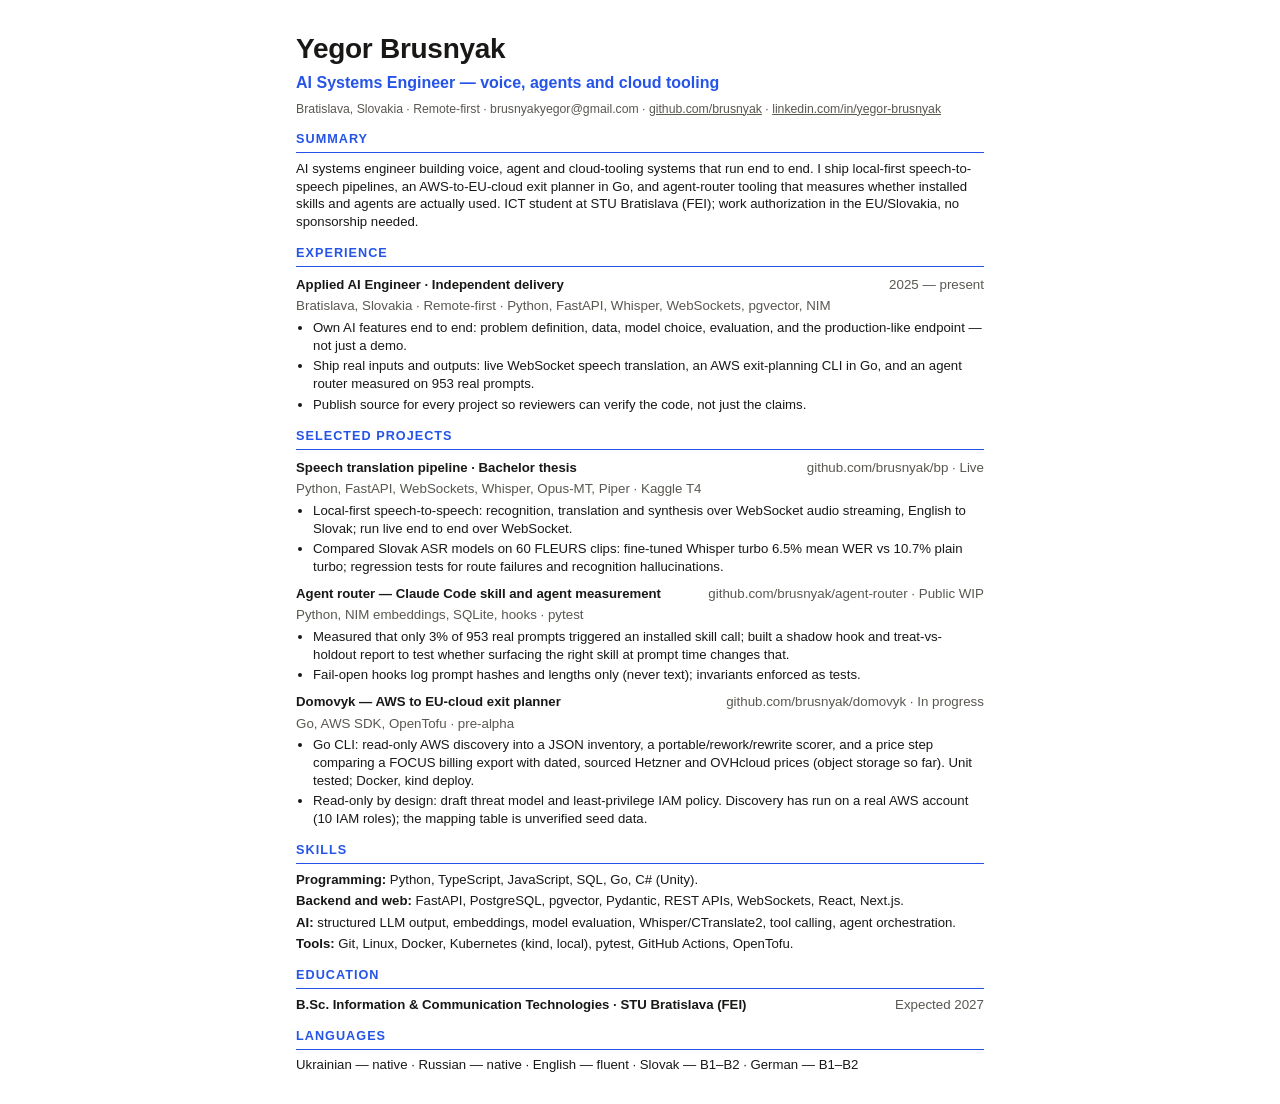
==== commit b4dac869: "cv: Domovyk bullet matches what runs, single CV (bot variant removed), one page" ====
--- a/index.html
+++ b/index.html
@@ -8,7 +8,7 @@
   :root{ --ink:#191817; --muted:#5a5751; --accent:#2554e8; --line:#dcd9d2; }
   *{ box-sizing:border-box; margin:0; padding:0; }
   html,body{ background:#fff; }
-  body{ font-family:"Helvetica Neue",Helvetica,Arial,sans-serif; color:var(--ink); line-height:1.34; font-size:10pt; width:210mm; margin:0 auto; padding:9mm 14mm; background:#fff; }
+  body{ font-family:"Helvetica Neue",Helvetica,Arial,sans-serif; color:var(--ink); line-height:1.34; font-size:9.9pt; width:210mm; margin:0 auto; padding:8mm 14mm; background:#fff; }
   h1{ font-size:21pt; letter-spacing:-0.01em; }
   .role{ color:var(--accent); font-weight:700; font-size:12pt; margin-top:1mm; }
   .contact{ font-size:9.2pt; color:var(--muted); margin-top:2mm; }
@@ -71,8 +71,8 @@
     <div class="head"><span>Domovyk — AWS to EU-cloud exit planner</span><span class="meta">github.com/brusnyak/domovyk · In progress</span></div>
     <p class="meta">Go, AWS SDK, OpenTofu · pre-alpha</p>
     <ul>
-      <li>Go CLI: read-only AWS discovery (EC2, EBS, RDS, S3, EKS, Lambda, IAM) into a JSON inventory, and a scorer that classifies each resource as portable, rework or rewrite. Unit tested; Docker image and local kind deploy.</li>
-      <li>Read-only by design: draft threat model and least-privilege IAM policy. Discovery has run on a real AWS account (10 IAM roles); the mapping table is unverified seed data and price comparison is a stub.</li>
+      <li>Go CLI: read-only AWS discovery into a JSON inventory, a portable/rework/rewrite scorer, and a price step comparing a FOCUS billing export with dated, sourced Hetzner and OVHcloud prices (object storage so far). Unit tested; Docker, kind deploy.</li>
+      <li>Read-only by design: draft threat model and least-privilege IAM policy. Discovery has run on a real AWS account (10 IAM roles); the mapping table is unverified seed data.</li>
     </ul>
   </article>
 </section>
@@ -92,7 +92,7 @@
 
 <section>
   <h2>Languages</h2>
-  <p>Ukrainian — native · Russian — native · English — fluent · Slovak — B1–B2 · German — B1–B2 (practicing toward B2)</p>
+  <p>Ukrainian — native · Russian — native · English — fluent · Slovak — B1–B2 · German — B1–B2</p>
 </section>
 </body>
 </html>
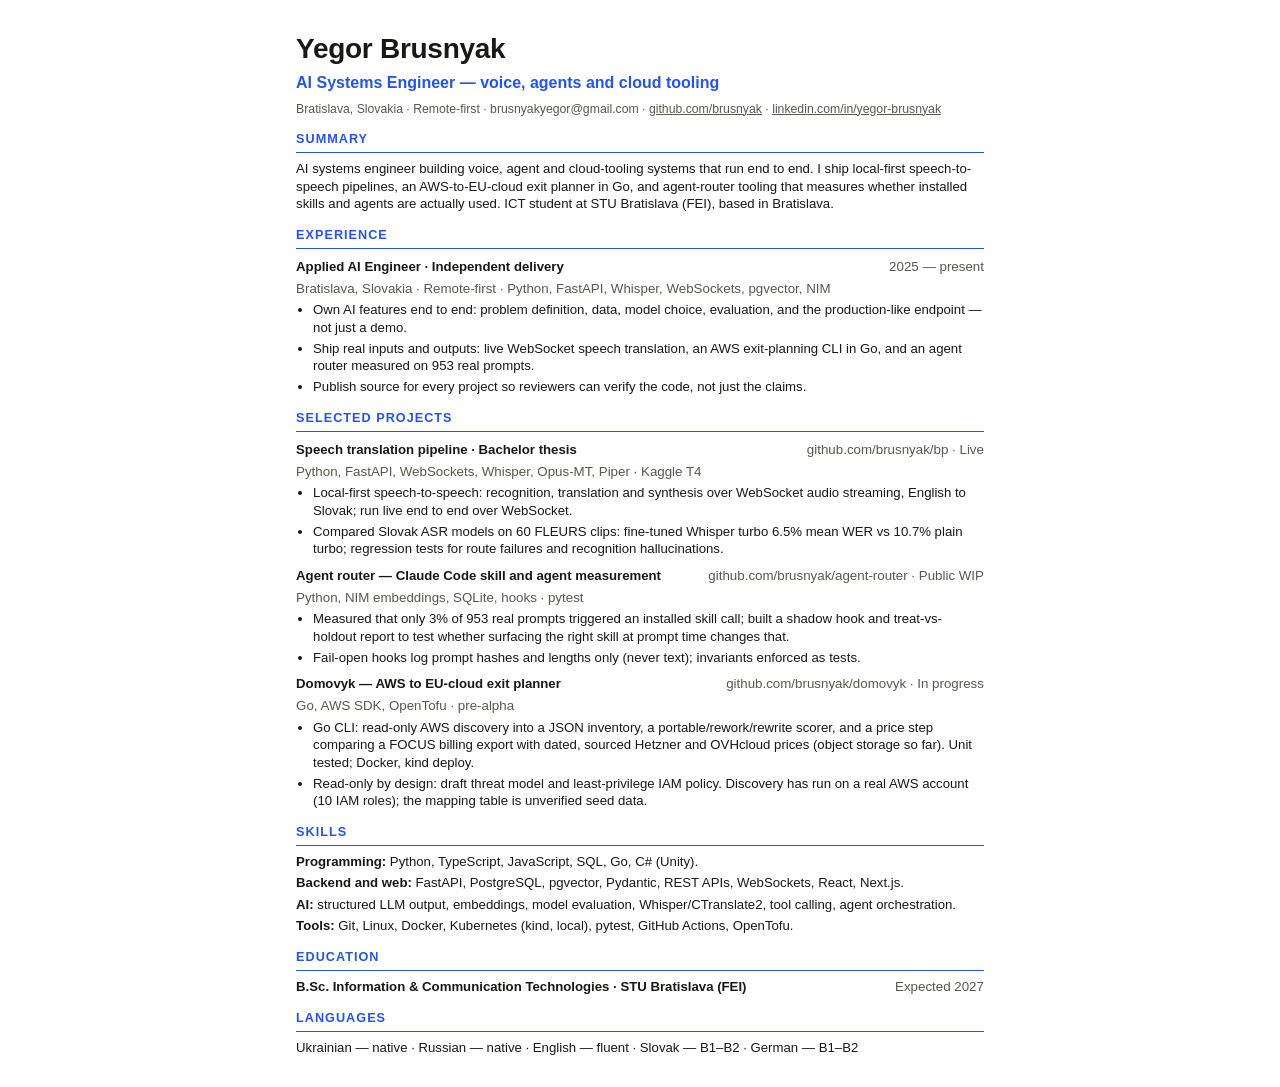
==== commit 50701742: "cv: remove unverified work-authorization claim, keep single master CV one page Legal ticket 24316878" ====
--- a/index.html
+++ b/index.html
@@ -33,7 +33,7 @@
 
 <section>
   <h2>Summary</h2>
-  <p>AI systems engineer building voice, agent and cloud-tooling systems that run end to end. I ship local-first speech-to-speech pipelines, an AWS-to-EU-cloud exit planner in Go, and agent-router tooling that measures whether installed skills and agents are actually used. ICT student at STU Bratislava (FEI); work authorization in the EU/Slovakia, no sponsorship needed.</p>
+  <p>AI systems engineer building voice, agent and cloud-tooling systems that run end to end. I ship local-first speech-to-speech pipelines, an AWS-to-EU-cloud exit planner in Go, and agent-router tooling that measures whether installed skills and agents are actually used. ICT student at STU Bratislava (FEI), based in Bratislava.</p>
 </section>
 
 <section>
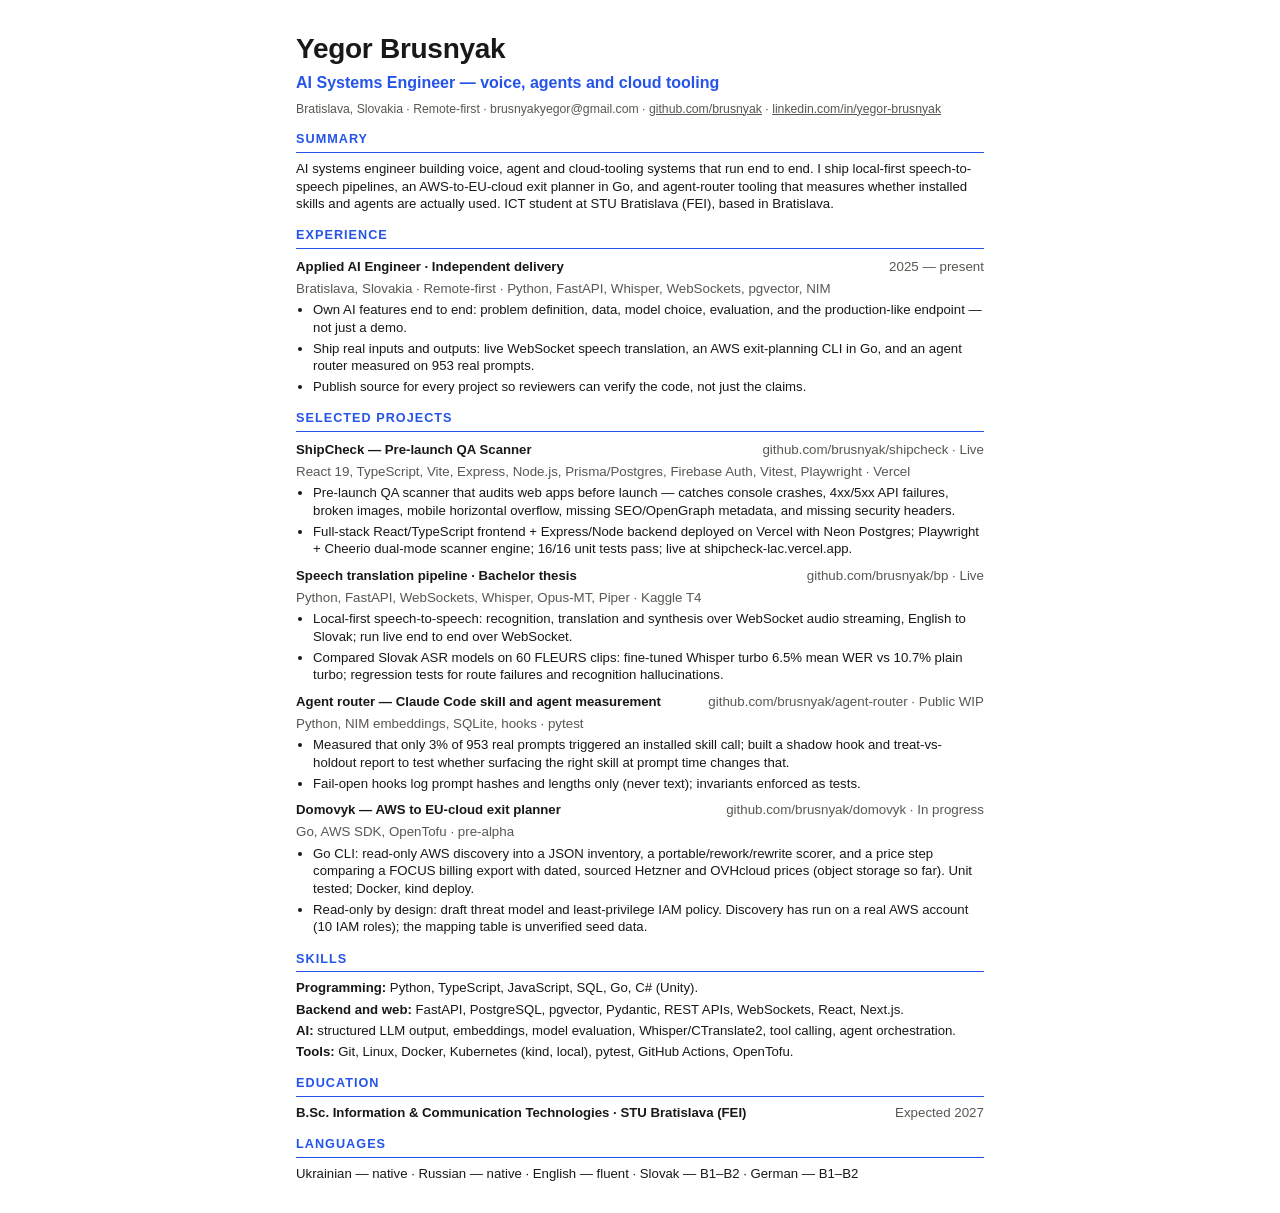
==== commit 3929903e: "cv: add ShipCheck project, rebuild PDF, sync print/index" ====
--- a/index.html
+++ b/index.html
@@ -52,6 +52,14 @@
 <section>
   <h2>Selected projects</h2>
   <article class="item">
+    <div class="head"><span>ShipCheck — Pre-launch QA Scanner</span><span class="meta">github.com/brusnyak/shipcheck · Live</span></div>
+    <p class="meta">React 19, TypeScript, Vite, Express, Node.js, Prisma/Postgres, Firebase Auth, Vitest, Playwright · Vercel</p>
+    <ul>
+      <li>Pre-launch QA scanner that audits web apps before launch — catches console crashes, 4xx/5xx API failures, broken images, mobile horizontal overflow, missing SEO/OpenGraph metadata, and missing security headers.</li>
+      <li>Full-stack React/TypeScript frontend + Express/Node backend deployed on Vercel with Neon Postgres; Playwright + Cheerio dual-mode scanner engine; 16/16 unit tests pass; live at shipcheck-lac.vercel.app.</li>
+    </ul>
+  </article>
+  <article class="item">
     <div class="head"><span>Speech translation pipeline · Bachelor thesis</span><span class="meta">github.com/brusnyak/bp · Live</span></div>
     <p class="meta">Python, FastAPI, WebSockets, Whisper, Opus-MT, Piper · Kaggle T4</p>
     <ul>
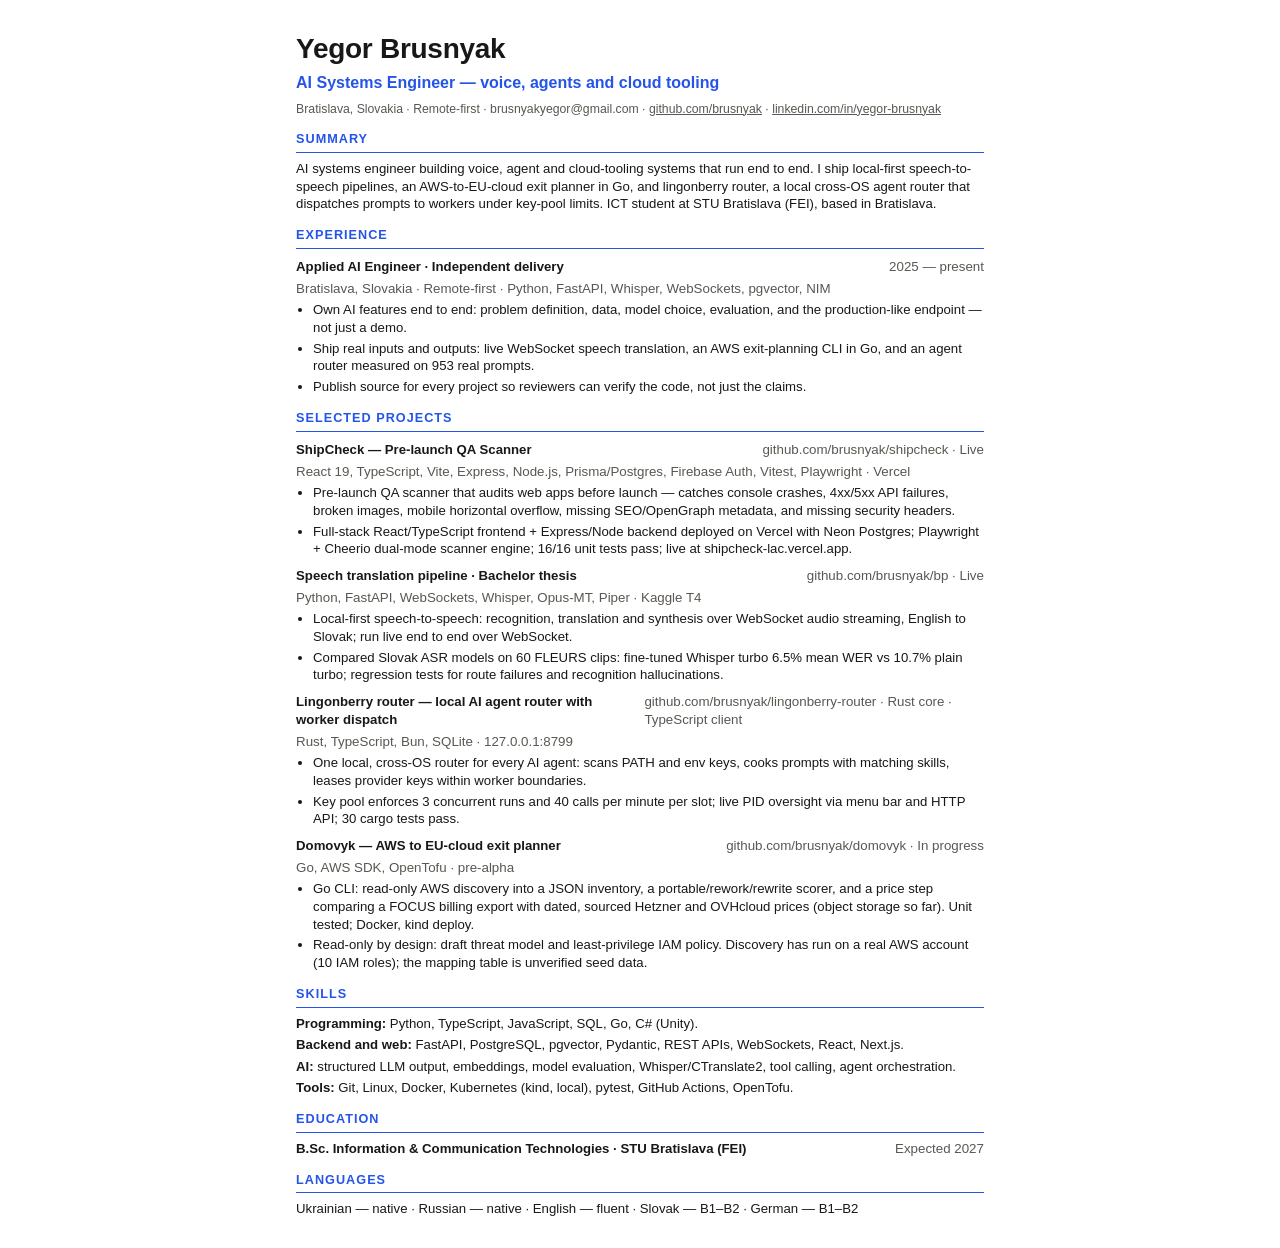
==== commit 84914d32: "cv: replace agent-router with lingonberry router across summary and projects; rebuild PDF" ====
--- a/index.html
+++ b/index.html
@@ -33,7 +33,7 @@
 
 <section>
   <h2>Summary</h2>
-  <p>AI systems engineer building voice, agent and cloud-tooling systems that run end to end. I ship local-first speech-to-speech pipelines, an AWS-to-EU-cloud exit planner in Go, and agent-router tooling that measures whether installed skills and agents are actually used. ICT student at STU Bratislava (FEI), based in Bratislava.</p>
+  <p>AI systems engineer building voice, agent and cloud-tooling systems that run end to end. I ship local-first speech-to-speech pipelines, an AWS-to-EU-cloud exit planner in Go, and lingonberry router, a local cross-OS agent router that dispatches prompts to workers under key-pool limits. ICT student at STU Bratislava (FEI), based in Bratislava.</p>
 </section>
 
 <section>
@@ -68,11 +68,11 @@
     </ul>
   </article>
   <article class="item">
-    <div class="head"><span>Agent router — Claude Code skill and agent measurement</span><span class="meta">github.com/brusnyak/agent-router · Public WIP</span></div>
-    <p class="meta">Python, NIM embeddings, SQLite, hooks · pytest</p>
+    <div class="head"><span>Lingonberry router — local AI agent router with worker dispatch</span><span class="meta">github.com/brusnyak/lingonberry-router · Rust core · TypeScript client</span></div>
+    <p class="meta">Rust, TypeScript, Bun, SQLite · 127.0.0.1:8799</p>
     <ul>
-      <li>Measured that only 3% of 953 real prompts triggered an installed skill call; built a shadow hook and treat-vs-holdout report to test whether surfacing the right skill at prompt time changes that.</li>
-      <li>Fail-open hooks log prompt hashes and lengths only (never text); invariants enforced as tests.</li>
+      <li>One local, cross-OS router for every AI agent: scans PATH and env keys, cooks prompts with matching skills, leases provider keys within worker boundaries.</li>
+      <li>Key pool enforces 3 concurrent runs and 40 calls per minute per slot; live PID oversight via menu bar and HTTP API; 30 cargo tests pass.</li>
     </ul>
   </article>
   <article class="item">
